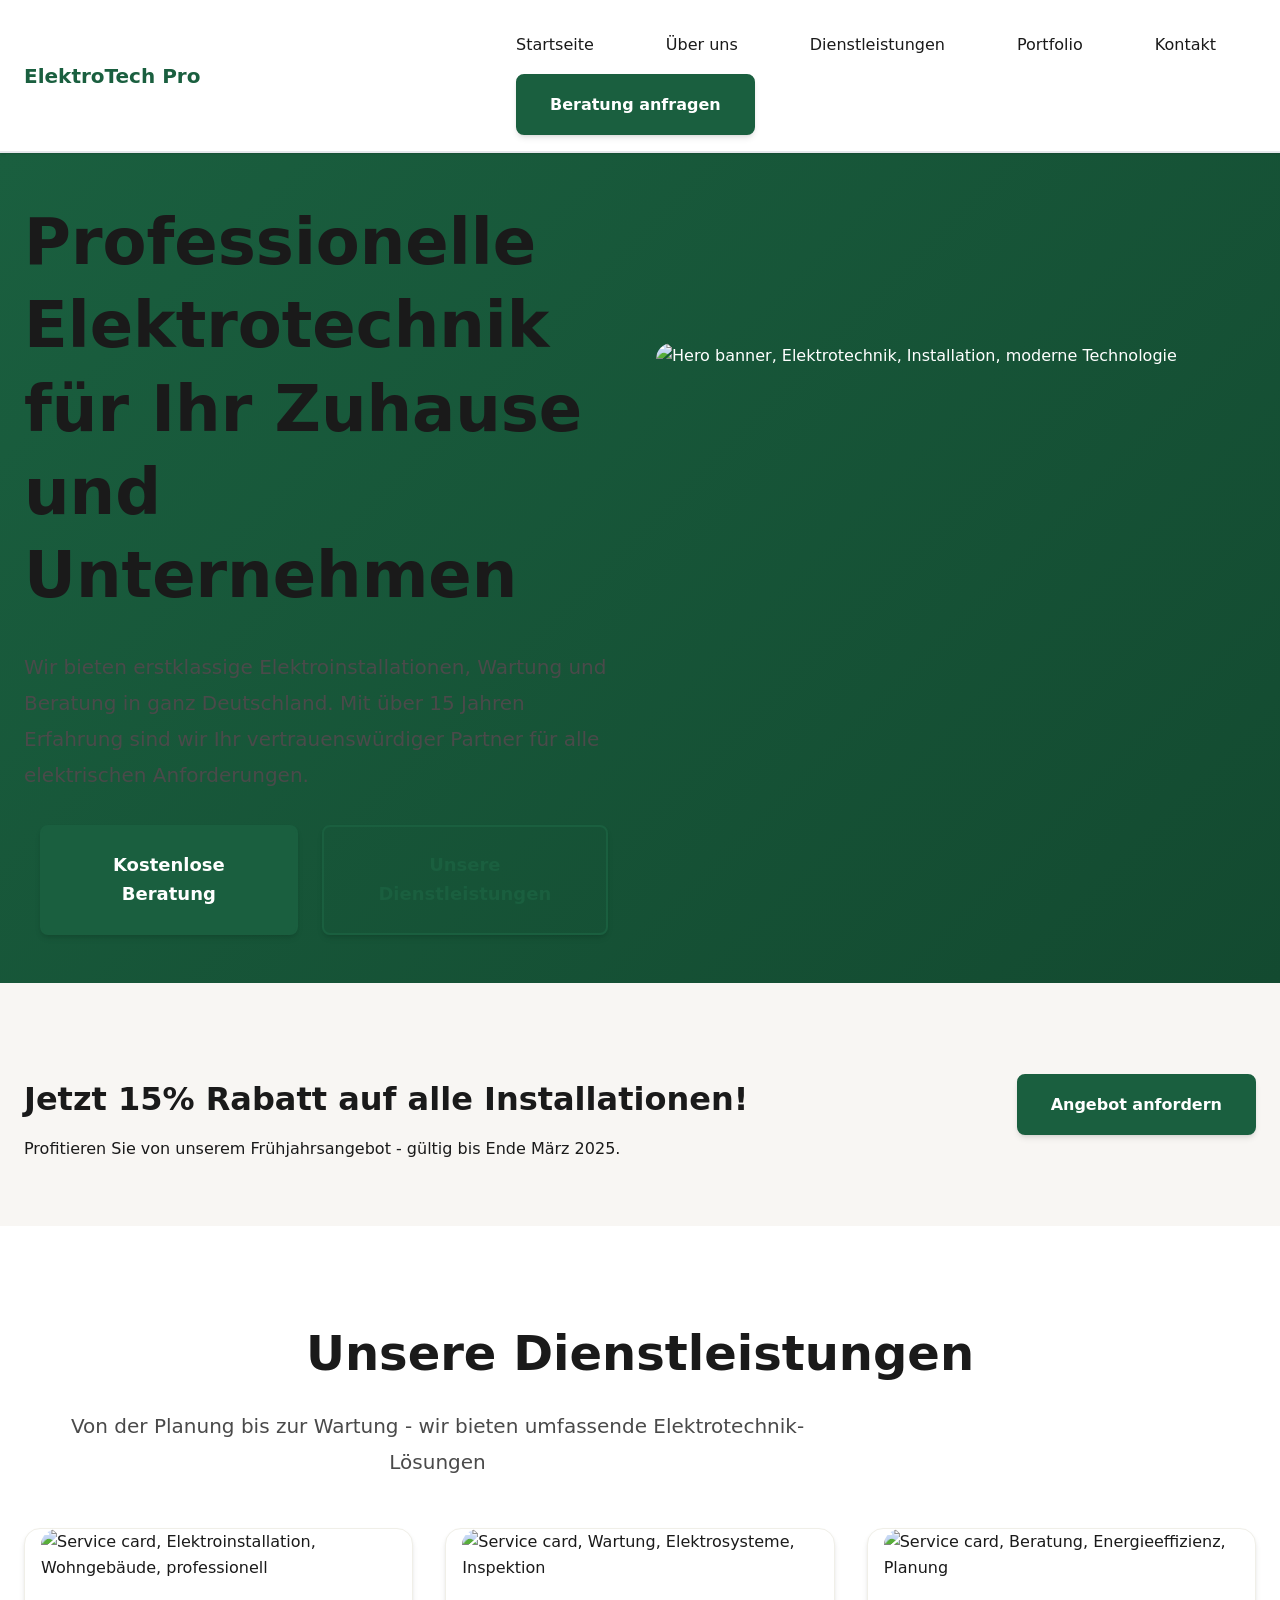
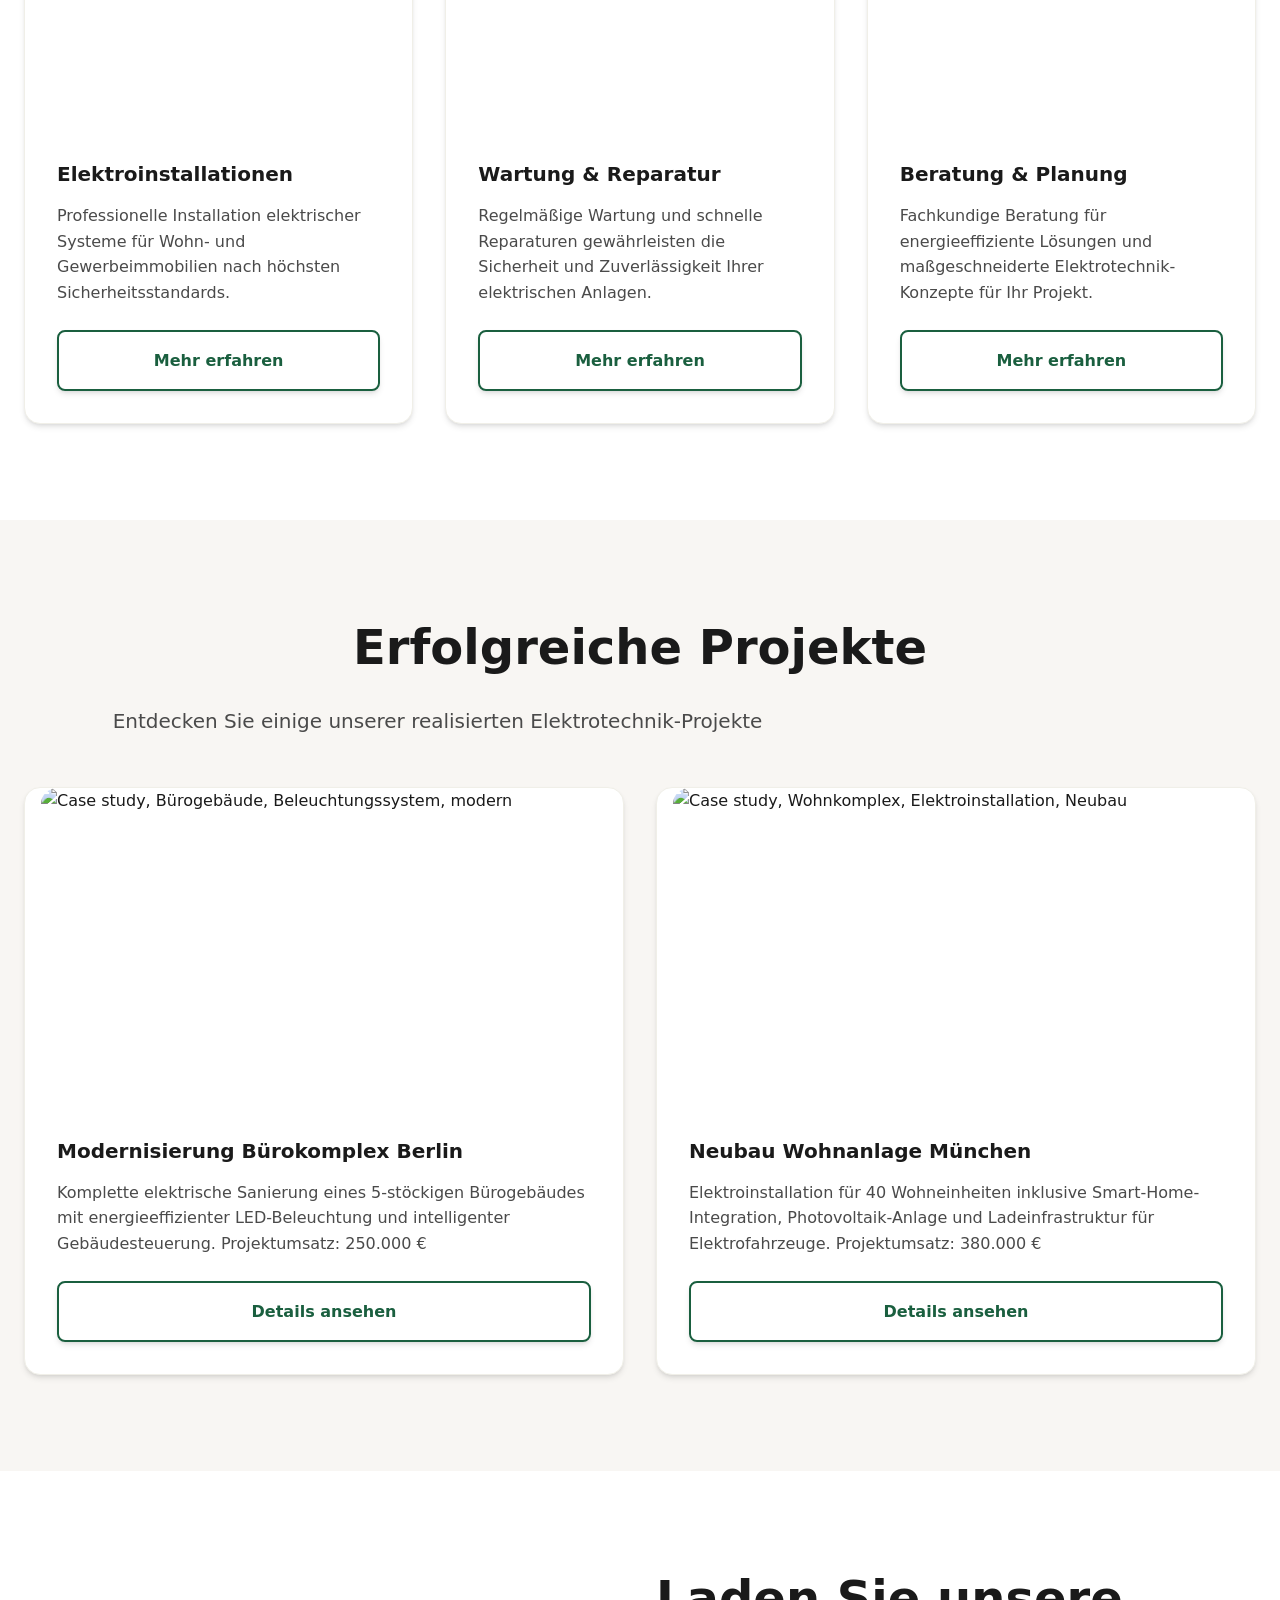
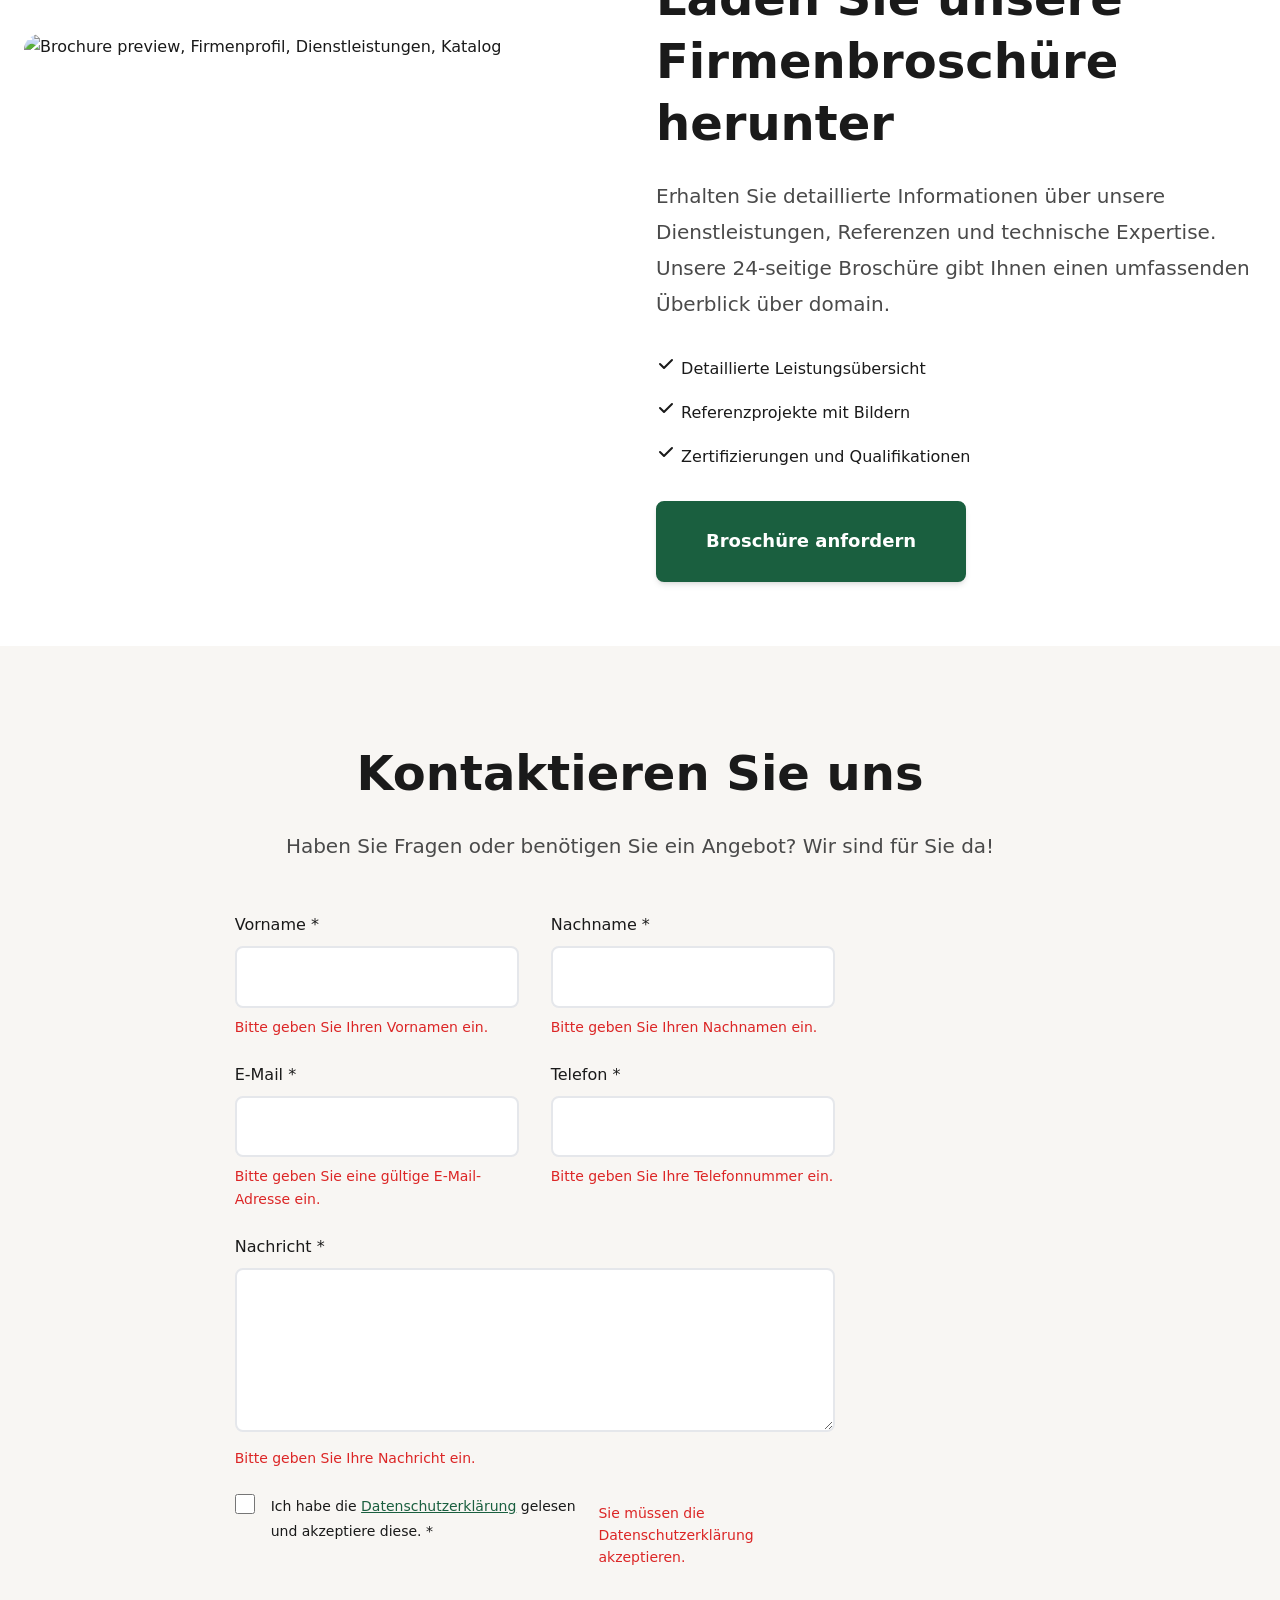
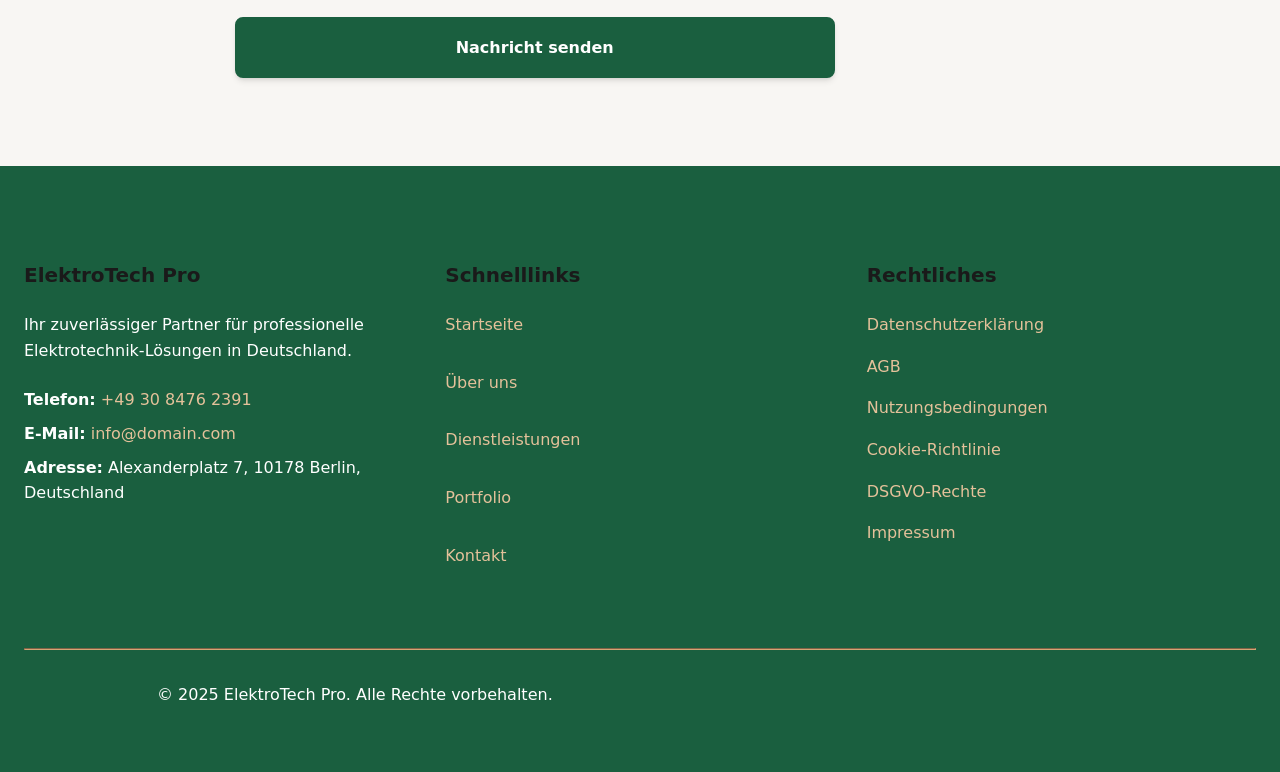
==== index.html @ 6f712a59 "Initial commit: Batch msgbatch_01T79FDRksaGxdWGkGDqS3DC results" ====
<!doctype html>
<html lang="de">
 <head>
  <meta charset="UTF-8">
  <meta name="viewport" content="width=device-width, initial-scale=1.0">
  <meta name="description" content="domain - Ihr zuverlässiger Partner für professionelle Elektrotechnik-Lösungen in Deutschland. Installationen, Wartung und Beratung.">
  <meta name="keywords" content="Elektrotechnik, Elektroinstallation, Deutschland, Wartung, Beratung">
  <meta property="og:title" content="domain - Professionelle Elektrotechnik-Lösungen">
  <meta property="og:description" content="Ihr zuverlässiger Partner für professionelle Elektrotechnik-Lösungen in Deutschland. Installationen, Wartung und Beratung.">
  <meta property="og:type" content="website">
  <meta property="og:url" content="https://domain.com">
  <meta property="og:image" content="https://domain.com/og-image.jpg">
  <link rel="canonical" href="https://domain.com">
  <title>domain - Professionelle Elektrotechnik-Lösungen in Deutschland</title>
  <link rel="stylesheet" href="style.css">
  <link rel="icon" type="image/png" href="/favicon.png">
  <link rel="apple-touch-icon" href="/apple-touch-icon.png">
 </head>
 <body>
  <header class="l-header">
   <nav class="navbar navbar-expand-md sticky-top bg-white border-bottom" aria-label="Hauptnavigation">
    <div class="container-fluid">
     <a class="navbar-brand c-logo" href="/"> <span class="c-logo__text">ElektroTech Pro</span> </a>
     <button class="navbar-toggler c-nav__toggle" type="button" data-bs-toggle="collapse" data-bs-target="#navbarNav" aria-controls="navbarNav" aria-expanded="false" aria-label="Navigation umschalten"><span class="navbar-toggler-icon"></span></button>
     <div class="collapse navbar-collapse" id="navbarNav">
      <ul class="navbar-nav ms-auto c-nav">
       <li class="nav-item c-nav__item"><a class="nav-link" aria-current="page" href="/">Startseite</a></li>
       <li class="nav-item c-nav__item"><a class="nav-link" href="/about.html">Über uns</a></li>
       <li class="nav-item c-nav__item"><a class="nav-link" href="/services.html">Dienstleistungen</a></li>
       <li class="nav-item c-nav__item"><a class="nav-link" href="/portfolio.html">Portfolio</a></li>
       <li class="nav-item c-nav__item"><a class="nav-link" href="/contact.html">Kontakt</a></li>
      </ul>
      <a href="/contact.html" class="btn btn-primary ms-md-3 c-button c-button--primary">Beratung anfragen</a>
     </div>
    </div>
   </nav>
  </header>
  <main>
   <section class="l-section hero-section py-5" data-aos="fade-up">
    <div class="container-fluid">
     <div class="row align-items-center">
      <div class="col-12 col-lg-6">
       <h1 class="display-3 fw-bold mb-4">Professionelle Elektrotechnik für Ihr Zuhause und Unternehmen</h1>
       <p class="lead mb-4">Wir bieten erstklassige Elektroinstallationen, Wartung und Beratung in ganz Deutschland. Mit über 15 Jahren Erfahrung sind wir Ihr vertrauenswürdiger Partner für alle elektrischen Anforderungen.</p>
       <div class="d-flex flex-column flex-sm-row gap-3">
        <a href="/contact.html" class="btn btn-primary btn-lg c-button c-button--primary">Kostenlose Beratung</a> <a href="/services.html" class="btn btn-outline-primary btn-lg c-button c-button--secondary">Unsere Dienstleistungen</a>
       </div>
      </div>
      <div class="col-12 col-lg-6 mt-5 mt-lg-0">
       <div class="ratio ratio-4x3">
        <img src="https://images.unsplash.com/photo-1621905251189-08b45d6a269e?w=800&amp;h=600&amp;fit=crop" alt="Hero banner, Elektrotechnik, Installation, moderne Technologie" class="img-fluid" width="800" height="600" loading="eager" style="object-fit:cover;border-radius:8px;">
       </div>
      </div>
     </div>
    </div>
   </section>
   <section class="l-section promo-banner py-4 py-md-5 bg-light" data-aos="fade-up">
    <div class="container">
     <div class="row align-items-center">
      <div class="col-12 col-md-8">
       <h2 class="h3 mb-2">Jetzt 15% Rabatt auf alle Installationen!</h2>
       <p class="mb-0">Profitieren Sie von unserem Frühjahrsangebot - gültig bis Ende März 2025.</p>
      </div>
      <div class="col-12 col-md-4 text-md-end mt-3 mt-md-0">
       <a href="/contact.html" class="btn btn-primary c-button c-button--primary">Angebot anfordern</a>
      </div>
     </div>
    </div>
   </section>
   <section class="l-section services-overview py-4 py-md-5" id="services" style="scroll-margin-top:var(--header-h);">
    <div class="container">
     <div class="row mb-5" data-aos="fade-up">
      <div class="col-12 text-center">
       <h2 class="display-5 fw-bold mb-3">Unsere Dienstleistungen</h2>
       <p class="lead">Von der Planung bis zur Wartung - wir bieten umfassende Elektrotechnik-Lösungen</p>
      </div>
     </div>
     <div class="row g-4">
      <div class="col-12 col-md-6 col-lg-4" data-aos="fade-up" data-aos-delay="100">
       <div class="card h-100 d-flex flex-column c-card">
        <div class="ratio ratio-16x9">
         <img src="https://images.unsplash.com/photo-1513828583688-c52646db42da?w=400&amp;h=300&amp;fit=crop" alt="Service card, Elektroinstallation, Wohngebäude, professionell" class="card-img-top" width="400" height="300" loading="lazy" style="object-fit:cover;">
        </div>
        <div class="card-body d-flex flex-column">
         <h3 class="card-title h5">Elektroinstallationen</h3>
         <p class="card-text">Professionelle Installation elektrischer Systeme für Wohn- und Gewerbeimmobilien nach höchsten Sicherheitsstandards.</p>
         <a href="/services.html" class="btn btn-outline-primary mt-auto c-button c-button--secondary">Mehr erfahren</a>
        </div>
       </div>
      </div>
      <div class="col-12 col-md-6 col-lg-4" data-aos="fade-up" data-aos-delay="200">
       <div class="card h-100 d-flex flex-column c-card">
        <div class="ratio ratio-16x9">
         <img src="https://images.unsplash.com/photo-1581092160562-40aa08e78837?w=400&amp;h=300&amp;fit=crop" alt="Service card, Wartung, Elektrosysteme, Inspektion" class="card-img-top" width="400" height="300" loading="lazy" style="object-fit:cover;">
        </div>
        <div class="card-body d-flex flex-column">
         <h3 class="card-title h5">Wartung &amp; Reparatur</h3>
         <p class="card-text">Regelmäßige Wartung und schnelle Reparaturen gewährleisten die Sicherheit und Zuverlässigkeit Ihrer elektrischen Anlagen.</p>
         <a href="/services.html" class="btn btn-outline-primary mt-auto c-button c-button--secondary">Mehr erfahren</a>
        </div>
       </div>
      </div>
      <div class="col-12 col-md-6 col-lg-4" data-aos="fade-up" data-aos-delay="300">
       <div class="card h-100 d-flex flex-column c-card">
        <div class="ratio ratio-16x9">
         <img src="https://images.unsplash.com/photo-1454165804606-c3d57bc86b40?w=400&amp;h=300&amp;fit=crop" alt="Service card, Beratung, Energieeffizienz, Planung" class="card-img-top" width="400" height="300" loading="lazy" style="object-fit:cover;">
        </div>
        <div class="card-body d-flex flex-column">
         <h3 class="card-title h5">Beratung &amp; Planung</h3>
         <p class="card-text">Fachkundige Beratung für energieeffiziente Lösungen und maßgeschneiderte Elektrotechnik-Konzepte für Ihr Projekt.</p>
         <a href="/services.html" class="btn btn-outline-primary mt-auto c-button c-button--secondary">Mehr erfahren</a>
        </div>
       </div>
      </div>
     </div>
    </div>
   </section>
   <section class="l-section case-studies py-4 py-md-5 bg-light" id="case-studies" style="scroll-margin-top:var(--header-h);">
    <div class="container">
     <div class="row mb-5" data-aos="fade-up">
      <div class="col-12 text-center">
       <h2 class="display-5 fw-bold mb-3">Erfolgreiche Projekte</h2>
       <p class="lead">Entdecken Sie einige unserer realisierten Elektrotechnik-Projekte</p>
      </div>
     </div>
     <div class="row g-4">
      <div class="col-12 col-lg-6" data-aos="fade-up" data-aos-delay="100">
       <div class="card h-100 d-flex flex-column c-card">
        <div class="ratio ratio-16x9">
         <img src="https://images.unsplash.com/photo-1486406146926-c627a92ad1ab?w=600&amp;h=400&amp;fit=crop" alt="Case study, Bürogebäude, Beleuchtungssystem, modern" class="card-img-top" width="600" height="400" loading="lazy" style="object-fit:cover;">
        </div>
        <div class="card-body d-flex flex-column">
         <h3 class="card-title h5">Modernisierung Bürokomplex Berlin</h3>
         <p class="card-text">Komplette elektrische Sanierung eines 5-stöckigen Bürogebäudes mit energieeffizienter LED-Beleuchtung und intelligenter Gebäudesteuerung. Projektumsatz: 250.000 €</p>
         <a href="/portfolio.html" class="btn btn-outline-primary mt-auto c-button c-button--secondary">Details ansehen</a>
        </div>
       </div>
      </div>
      <div class="col-12 col-lg-6" data-aos="fade-up" data-aos-delay="200">
       <div class="card h-100 d-flex flex-column c-card">
        <div class="ratio ratio-16x9">
         <img src="https://images.unsplash.com/photo-1560518883-ce09059eeffa?w=600&amp;h=400&amp;fit=crop" alt="Case study, Wohnkomplex, Elektroinstallation, Neubau" class="card-img-top" width="600" height="400" loading="lazy" style="object-fit:cover;">
        </div>
        <div class="card-body d-flex flex-column">
         <h3 class="card-title h5">Neubau Wohnanlage München</h3>
         <p class="card-text">Elektroinstallation für 40 Wohneinheiten inklusive Smart-Home-Integration, Photovoltaik-Anlage und Ladeinfrastruktur für Elektrofahrzeuge. Projektumsatz: 380.000 €</p>
         <a href="/portfolio.html" class="btn btn-outline-primary mt-auto c-button c-button--secondary">Details ansehen</a>
        </div>
       </div>
      </div>
     </div>
    </div>
   </section>
   <section class="l-section download-brochure py-4 py-md-5" data-aos="fade-up">
    <div class="container">
     <div class="row align-items-center">
      <div class="col-12 col-lg-6">
       <div class="ratio ratio-4x3">
        <img src="https://images.unsplash.com/photo-1568992687947-868a62a9f521?w=600&amp;h=450&amp;fit=crop" alt="Brochure preview, Firmenprofil, Dienstleistungen, Katalog" class="img-fluid" width="600" height="450" loading="lazy" style="object-fit:cover;border-radius:8px;">
       </div>
      </div>
      <div class="col-12 col-lg-6 mt-4 mt-lg-0">
       <h2 class="display-5 fw-bold mb-3">Laden Sie unsere Firmenbroschüre herunter</h2>
       <p class="lead mb-4">Erhalten Sie detaillierte Informationen über unsere Dienstleistungen, Referenzen und technische Expertise. Unsere 24-seitige Broschüre gibt Ihnen einen umfassenden Überblick über domain.</p>
       <ul class="list-unstyled mb-4">
        <li class="mb-2">
         <svg class="d-inline-block" width="20" height="20" viewBox="0 0 20 20" fill="none" xmlns="http://www.w3.org/2000/svg" aria-hidden="true">
          <path d="M16.707 5.293a1 1 0 010 1.414l-8 8a1 1 0 01-1.414 0l-4-4a1 1 0 111.414-1.414L8 12.586l7.293-7.293a1 1 0 011.414 0z" fill="currentColor" />
         </svg>
         Detaillierte Leistungsübersicht
        </li>
        <li class="mb-2">
         <svg class="d-inline-block" width="20" height="20" viewBox="0 0 20 20" fill="none" xmlns="http://www.w3.org/2000/svg" aria-hidden="true">
          <path d="M16.707 5.293a1 1 0 010 1.414l-8 8a1 1 0 01-1.414 0l-4-4a1 1 0 111.414-1.414L8 12.586l7.293-7.293a1 1 0 011.414 0z" fill="currentColor" />
         </svg>
         Referenzprojekte mit Bildern
        </li>
        <li class="mb-2">
         <svg class="d-inline-block" width="20" height="20" viewBox="0 0 20 20" fill="none" xmlns="http://www.w3.org/2000/svg" aria-hidden="true">
          <path d="M16.707 5.293a1 1 0 010 1.414l-8 8a1 1 0 01-1.414 0l-4-4a1 1 0 111.414-1.414L8 12.586l7.293-7.293a1 1 0 011.414 0z" fill="currentColor" />
         </svg>
         Zertifizierungen und Qualifikationen
        </li>
       </ul>
       <a href="/contact.html" class="btn btn-primary btn-lg c-button c-button--primary">Broschüre anfordern</a>
      </div>
     </div>
    </div>
   </section>
   <section class="l-section contact-form py-4 py-md-5 bg-light" id="contact" style="scroll-margin-top:var(--header-h);">
    <div class="container">
     <div class="row justify-content-center" data-aos="fade-up">
      <div class="col-12 col-lg-8">
       <h2 class="display-5 fw-bold mb-3 text-center">Kontaktieren Sie uns</h2>
       <p class="lead text-center mb-5">Haben Sie Fragen oder benötigen Sie ein Angebot? Wir sind für Sie da!</p>
       <form class="c-form" method="POST" action="/thank_you.html">
        <div class="row g-3">
         <div class="col-12 col-md-6">
          <label for="firstName" class="form-label c-label">Vorname *</label> <input type="text" class="form-control c-input" id="firstName" name="firstName" required aria-required="true">
          <div class="invalid-feedback c-form__error">Bitte geben Sie Ihren Vornamen ein.</div>
         </div>
         <div class="col-12 col-md-6">
          <label for="lastName" class="form-label c-label">Nachname *</label> <input type="text" class="form-control c-input" id="lastName" name="lastName" required aria-required="true">
          <div class="invalid-feedback c-form__error">Bitte geben Sie Ihren Nachnamen ein.</div>
         </div>
         <div class="col-12 col-md-6">
          <label for="email" class="form-label c-label">E-Mail *</label> <input type="email" class="form-control c-input" id="email" name="email" required aria-required="true">
          <div class="invalid-feedback c-form__error">Bitte geben Sie eine gültige E-Mail-Adresse ein.</div>
         </div>
         <div class="col-12 col-md-6">
          <label for="phone" class="form-label c-label">Telefon *</label> <input type="tel" class="form-control c-input" id="phone" name="phone" required aria-required="true">
          <div class="invalid-feedback c-form__error">Bitte geben Sie Ihre Telefonnummer ein.</div>
         </div>
         <div class="col-12">
          <label for="message" class="form-label c-label">Nachricht *</label> <textarea class="form-control c-input" id="message" name="message" rows="5" required aria-required="true"></textarea>
          <div class="invalid-feedback c-form__error">Bitte geben Sie Ihre Nachricht ein.</div>
         </div>
         <div class="col-12">
          <div class="form-check c-checkbox">
           <input class="form-check-input" type="checkbox" id="privacy" name="privacy" required aria-required="true"> <label class="form-check-label" for="privacy"> Ich habe die <a href="/privacy.html" target="_blank">Datenschutzerklärung</a> gelesen und akzeptiere diese. * </label>
           <div class="invalid-feedback c-form__error">Sie müssen die Datenschutzerklärung akzeptieren.</div>
          </div>
         </div>
         <div class="col-12">
          <button type="submit" class="btn btn-primary w-100 c-button c-button--primary">Nachricht senden</button>
         </div>
        </div>
       </form>
      </div>
     </div>
    </div>
   </section>
  </main>
  <footer class="l-footer bg-dark text-white py-4 py-md-5">
   <div class="container">
    <div class="row g-4">
     <div class="col-12 col-md-4">
      <h3 class="h5 mb-3">ElektroTech Pro</h3>
      <p>Ihr zuverlässiger Partner für professionelle Elektrotechnik-Lösungen in Deutschland.</p>
      <p class="mb-1"><strong>Telefon:</strong> <a href="tel:+493084762391" class="text-white text-decoration-none">+49 30 8476 2391</a></p>
      <p class="mb-1"><strong>E-Mail:</strong> <a href="mailto:info@domain.com" class="text-white text-decoration-none">info@domain.com</a></p>
      <p class="mb-0"><strong>Adresse:</strong> Alexanderplatz 7, 10178 Berlin, Deutschland</p>
     </div>
     <div class="col-12 col-md-4">
      <h3 class="h5 mb-3">Schnelllinks</h3>
      <ul class="list-unstyled c-footer-links">
       <li class="mb-2"><a href="/" class="text-white text-decoration-none">Startseite</a></li>
       <li class="mb-2"><a href="/about.html" class="text-white text-decoration-none">Über uns</a></li>
       <li class="mb-2"><a href="/services.html" class="text-white text-decoration-none">Dienstleistungen</a></li>
       <li class="mb-2"><a href="/portfolio.html" class="text-white text-decoration-none">Portfolio</a></li>
       <li class="mb-2"><a href="/contact.html" class="text-white text-decoration-none">Kontakt</a></li>
      </ul>
     </div>
     <div class="col-12 col-md-4">
      <h3 class="h5 mb-3">Rechtliches</h3>
      <ul class="list-unstyled">
       <li class="mb-2"><a href="/privacy.html" class="text-white text-decoration-none">Datenschutzerklärung</a></li>
       <li class="mb-2"><a href="/terms_and_conditions.html" class="text-white text-decoration-none">AGB</a></li>
       <li class="mb-2"><a href="/terms_of_services.html" class="text-white text-decoration-none">Nutzungsbedingungen</a></li>
       <li class="mb-2"><a href="/cookie_policy.html" class="text-white text-decoration-none">Cookie-Richtlinie</a></li>
       <li class="mb-2"><a href="/gdpr-rights.html" class="text-white text-decoration-none">DSGVO-Rechte</a></li>
       <li class="mb-2"><a href="/impressum.html" class="text-white text-decoration-none">Impressum</a></li>
      </ul>
     </div>
    </div>
    <hr class="my-4 border-secondary">
    <div class="row">
     <div class="col-12 text-center">
      <p class="mb-0">© 2025 ElektroTech Pro. Alle Rechte vorbehalten.</p>
     </div>
    </div>
   </div>
  </footer>
  <script src="script.js" defer></script>
 </body>
</html>
---- style.css ----
:root {
  --color-primary: #1a5f3f;
  --color-primary-dark: #134a30;
  --color-primary-light: #237a52;
  --color-secondary: #d4a574;
  --color-secondary-dark: #b88d5f;
  --color-secondary-light: #e4c19a;
  --color-accent: #d4a574;
  --color-text: #1a1a1a;
  --color-text-light: #4a4a4a;
  --color-text-muted: #6a6a6a;
  --color-bg: #ffffff;
  --color-bg-alt: #f8f6f3;
  --color-bg-dark: #1a5f3f;
  --color-border: #e5e7eb;
  --color-border-light: #f0efe8;
  --color-error: #dc2626;
  --color-success: #16a34a;
  --color-focus: #d4a574;
  --font-primary: 'Inter', 'Segoe UI', system-ui, -apple-system, sans-serif;
  --font-secondary: 'Inter', 'Segoe UI', system-ui, -apple-system, sans-serif;
  --font-size-base: 16px;
  --font-size-sm: 0.875rem;
  --font-size-lg: 1.125rem;
  --font-size-xl: 1.25rem;
  --font-size-2xl: 1.5rem;
  --font-size-3xl: 1.875rem;
  --font-size-4xl: 2.25rem;
  --font-size-5xl: 3rem;
  --line-height-base: 1.6;
  --line-height-tight: 1.3;
  --line-height-relaxed: 1.8;
  --font-weight-normal: 400;
  --font-weight-medium: 500;
  --font-weight-semibold: 600;
  --font-weight-bold: 700;
  --space-xs: 0.5rem;
  --space-sm: 1rem;
  --space-md: 1.5rem;
  --space-lg: 2rem;
  --space-xl: 3rem;
  --space-2xl: 4rem;
  --space-3xl: 6rem;
  --bp-sm: 640px;
  --bp-md: 1024px;
  --bp-lg: 1280px;
  --header-h: 80px;
  --logo-w: 180px;
  --logo-h: 50px;
  --z-nav: 1000;
  --z-modal: 1001;
  --z-dropdown: 100;
  --border-radius-sm: 0.25rem;
  --border-radius-md: 0.5rem;
  --border-radius-lg: 1rem;
  --border-radius-xl: 1.5rem;
  --shadow-sm: 0 1px 3px 0 rgba(0, 0, 0, 0.1), 0 1px 2px -1px rgba(0, 0, 0, 0.1);
  --shadow-md: 0 4px 6px -1px rgba(0, 0, 0, 0.1), 0 2px 4px -2px rgba(0, 0, 0, 0.1);
  --shadow-lg: 0 10px 15px -3px rgba(0, 0, 0, 0.1), 0 4px 6px -4px rgba(0, 0, 0, 0.1);
  --shadow-xl: 0 20px 25px -5px rgba(0, 0, 0, 0.1), 0 8px 10px -6px rgba(0, 0, 0, 0.1);
  --shadow-glow: 0 0 20px rgba(212, 165, 116, 0.3);
  --duration-fast: 150ms;
  --duration-base: 250ms;
  --duration-slow: 350ms;
  --ease-base: cubic-bezier(0.4, 0, 0.2, 1);
  --ease-in: cubic-bezier(0.4, 0, 1, 1);
  --ease-out: cubic-bezier(0, 0, 0.2, 1);
  --transition-base: all var(--duration-base) var(--ease-base);
  --transition-fast: all var(--duration-fast) var(--ease-base);
  --transition-slow: all var(--duration-slow) var(--ease-base);
}

*,
*::before,
*::after {
  box-sizing: border-box;
  margin: 0;
  padding: 0;
}

html {
  font-size: var(--font-size-base);
  scroll-behavior: smooth;
  max-width: 100%;
  overflow-x: hidden;
}

@media (prefers-reduced-motion: reduce) {
  html {
    scroll-behavior: auto;
  }
  * {
    animation-duration: 0.01ms !important;
    animation-iteration-count: 1 !important;
    transition-duration: 0.01ms !important;
  }
}

body {
  font-family: var(--font-primary);
  font-size: 1rem;
  line-height: var(--line-height-base);
  color: var(--color-text);
  background-color: var(--color-bg);
  max-width: 100%;
  overflow-x: hidden;
  -webkit-font-smoothing: antialiased;
  -moz-osx-font-smoothing: grayscale;
}

@media (max-width: 1023px) {
  body.u-no-scroll {
    overflow: hidden;
    position: fixed;
    width: 100%;
  }
}

img,
svg,
video,
picture,
iframe {
  max-width: 100%;
  height: auto;
  display: block;
}

img {
  object-fit: cover;
}

a {
  color: var(--color-primary);
  text-decoration: none;
  transition: var(--transition-fast);
}

a:hover {
  color: var(--color-primary-dark);
}

a:focus {
  outline: 2px solid var(--color-focus);
  outline-offset: 2px;
}

button {
  font-family: inherit;
  cursor: pointer;
  border: none;
  background: none;
}

ul,
ol {
  list-style: none;
}

input,
textarea,
select,
button {
  font: inherit;
}

h1,
h2,
h3,
h4,
h5,
h6 {
  font-family: var(--font-secondary);
  font-weight: var(--font-weight-bold);
  line-height: var(--line-height-tight);
  color: var(--color-text);
  margin-top: var(--space-lg);
  margin-bottom: var(--space-md);
}

h1 {
  font-size: clamp(2.25rem, 5vw, 3.5rem);
  margin-top: 0;
}

h2 {
  font-size: clamp(1.875rem, 4vw, 2.5rem);
}

h3 {
  font-size: clamp(1.5rem, 3vw, 2rem);
}

h4 {
  font-size: clamp(1.25rem, 2.5vw, 1.5rem);
}

h5 {
  font-size: clamp(1.125rem, 2vw, 1.25rem);
}

h6 {
  font-size: 1rem;
}

p {
  max-width: 65ch;
  margin-bottom: var(--space-md);
}

p:last-child {
  margin-bottom: 0;
}

.l-container,
.container,
.container-fluid {
  max-width: 1280px;
  margin-left: auto;
  margin-right: auto;
  padding-left: var(--space-md);
  padding-right: var(--space-md);
  width: 100%;
}

@media (max-width: 1023px) {
  .l-container,
  .container,
  .container-fluid {
    padding-left: var(--space-sm);
    padding-right: var(--space-sm);
  }
}

.l-section {
  padding-top: var(--space-3xl);
  padding-bottom: var(--space-3xl);
  scroll-margin-top: var(--header-h);
}

@media (max-width: 1023px) {
  .l-section {
    padding-top: var(--space-2xl);
    padding-bottom: var(--space-2xl);
  }
}

@media (max-width: 639px) {
  .l-section {
    padding-top: var(--space-xl);
    padding-bottom: var(--space-xl);
  }
}

.l-grid {
  display: grid;
  gap: var(--space-lg);
  grid-template-columns: repeat(auto-fit, minmax(300px, 1fr));
}

@media (max-width: 639px) {
  .l-grid {
    grid-template-columns: 1fr;
    gap: var(--space-md);
  }
}

.l-header {
  position: sticky;
  top: 0;
  z-index: var(--z-nav);
  background-color: var(--color-bg);
  border-bottom: 1px solid var(--color-border);
  box-shadow: var(--shadow-sm);
  transition: var(--transition-base);
}

@media (max-width: 1023px) {
  .l-header {
    position: fixed;
    width: 100%;
    left: 0;
    right: 0;
  }
}

.l-header__inner {
  display: flex;
  align-items: center;
  justify-content: space-between;
  height: var(--header-h);
  gap: var(--space-md);
}

.navbar {
  background-color: var(--color-bg);
  padding: 0;
}

.navbar.sticky-top {
  position: sticky;
  top: 0;
  z-index: var(--z-nav);
}

.navbar .container-fluid {
  display: flex;
  align-items: center;
  justify-content: space-between;
  min-height: var(--header-h);
  padding: var(--space-sm) var(--space-md);
}

@media (max-width: 1023px) {
  .navbar .container-fluid {
    padding: var(--space-sm);
  }
}

.c-logo,
.navbar-brand {
  display: flex;
  align-items: center;
  flex-shrink: 0;
  padding: 0;
  margin: 0;
  transition: var(--transition-fast);
}

.c-logo:hover,
.navbar-brand:hover {
  transform: scale(1.02);
}

.c-logo__img {
  max-width: var(--logo-w);
  max-height: var(--logo-h);
  width: auto;
  height: auto;
  object-fit: contain;
}

.c-logo__text {
  font-size: var(--font-size-xl);
  font-weight: var(--font-weight-bold);
  color: var(--color-primary);
  white-space: nowrap;
}

.c-nav,
.navbar-nav {
  display: flex;
  align-items: center;
  gap: var(--space-md);
  margin: 0;
  padding: 0;
  list-style: none;
}

@media (min-width: 1024px) {
  .navbar-nav {
    flex-direction: row;
  }
}

@media (max-width: 1023px) {
  .c-nav,
  .navbar-collapse {
    position: fixed;
    top: var(--header-h);
    left: 0;
    right: 0;
    bottom: 0;
    background-color: var(--color-bg);
    flex-direction: column;
    align-items: stretch;
    padding: var(--space-lg);
    overflow-y: auto;
    transform: translateX(100%);
    transition: transform var(--duration-base) var(--ease-base);
    box-shadow: var(--shadow-xl);
  }

  .c-nav.is-open,
  .navbar-collapse.show {
    transform: translateX(0);
  }

  .navbar-nav {
    flex-direction: column;
    width: 100%;
    gap: 0;
  }
}

.c-nav__item,
.nav-item {
  position: relative;
}

@media (max-width: 1023px) {
  .c-nav__item,
  .nav-item {
    width: 100%;
    border-bottom: 1px solid var(--color-border-light);
  }
}

.c-nav__link,
.nav-link {
  display: block;
  padding: var(--space-sm) var(--space-md);
  font-weight: var(--font-weight-medium);
  color: var(--color-text);
  transition: var(--transition-fast);
  position: relative;
  border-radius: var(--border-radius-sm);
}

@media (max-width: 1023px) {
  .c-nav__link,
  .nav-link {
    padding: var(--space-md);
    width: 100%;
  }
}

.c-nav__link:hover,
.c-nav__link:focus,
.nav-link:hover,
.nav-link:focus {
  color: var(--color-primary);
  background-color: rgba(212, 165, 116, 0.1);
}

.c-nav__link[aria-current='page'],
.nav-link.active,
.c-nav__link.active {
  color: var(--color-primary);
  font-weight: var(--font-weight-bold);
  background-color: rgba(212, 165, 116, 0.15);
}

@media (min-width: 1024px) {
  .c-nav__link[aria-current='page']::after,
  .nav-link.active::after,
  .c-nav__link.active::after {
    content: '';
    position: absolute;
    bottom: 0;
    left: var(--space-md);
    right: var(--space-md);
    height: 2px;
    background-color: var(--color-primary);
  }
}

.c-nav__toggle,
.navbar-toggler {
  display: none;
  padding: var(--space-xs);
  background: var(--color-bg);
  border: 2px solid var(--color-border);
  cursor: pointer;
  color: var(--color-text);
  transition: var(--transition-fast);
  border-radius: var(--border-radius-md);
  width: 48px;
  height: 48px;
  align-items: center;
  justify-content: center;
}

@media (max-width: 1023px) {
  .c-nav__toggle,
  .navbar-toggler {
    display: flex;
  }
}

.c-nav__toggle:hover,
.c-nav__toggle:focus,
.navbar-toggler:hover,
.navbar-toggler:focus {
  color: var(--color-primary);
  background-color: rgba(212, 165, 116, 0.1);
  border-color: var(--color-primary);
  outline: 2px solid var(--color-focus);
  outline-offset: 2px;
}

.navbar-toggler-icon {
  width: 24px;
  height: 24px;
  display: flex;
  flex-direction: column;
  justify-content: center;
  gap: 4px;
  position: relative;
}

.navbar-toggler-icon::before,
.navbar-toggler-icon::after {
  content: '';
  display: block;
  width: 100%;
  height: 2px;
  background-color: currentColor;
  transition: var(--transition-fast);
  transform-origin: center;
}

.navbar-toggler-icon::before {
  transform: translateY(-6px);
}

.navbar-toggler-icon::after {
  transform: translateY(6px);
}

.navbar-toggler[aria-expanded='true'] .navbar-toggler-icon::before {
  transform: translateY(0) rotate(45deg);
}

.navbar-toggler[aria-expanded='true'] .navbar-toggler-icon::after {
  transform: translateY(-2px) rotate(-45deg);
}

.c-button,
.btn {
  display: inline-flex;
  align-items: center;
  justify-content: center;
  padding: var(--space-sm) var(--space-lg);
  font-weight: var(--font-weight-semibold);
  text-align: center;
  border-radius: var(--border-radius-md);
  transition: var(--transition-base);
  cursor: pointer;
  border: 2px solid transparent;
  text-decoration: none;
  gap: var(--space-xs);
  min-height: 48px;
  font-size: var(--font-size-base);
}

@media (max-width: 639px) {
  .c-button,
  .btn {
    padding: var(--space-md) var(--space-lg);
    width: 100%;
  }
}

.c-button--primary,
.btn-primary {
  background-color: var(--color-primary);
  color: var(--color-bg);
  border-color: var(--color-primary);
  box-shadow: var(--shadow-md);
}

.c-button--primary:hover,
.c-button--primary:focus,
.btn-primary:hover,
.btn-primary:focus {
  background-color: var(--color-primary-dark);
  border-color: var(--color-primary-dark);
  color: var(--color-bg);
  transform: translateY(-2px);
  box-shadow: var(--shadow-lg);
}

.c-button--secondary,
.btn-secondary {
  background-color: var(--color-secondary);
  color: var(--color-text);
  border-color: var(--color-secondary);
  box-shadow: var(--shadow-md);
}

.c-button--secondary:hover,
.c-button--secondary:focus,
.btn-secondary:hover,
.btn-secondary:focus {
  background-color: var(--color-secondary-dark);
  border-color: var(--color-secondary-dark);
  color: var(--color-text);
  transform: translateY(-2px);
  box-shadow: var(--shadow-lg);
}

.c-button--outline,
.btn-outline-primary {
  background-color: transparent;
  color: var(--color-primary);
  border: 2px solid var(--color-primary);
}

.c-button--outline:hover,
.c-button--outline:focus,
.btn-outline-primary:hover,
.btn-outline-primary:focus {
  background-color: var(--color-primary);
  color: var(--color-bg);
  border-color: var(--color-primary);
}

.c-button--large,
.btn-lg {
  padding: var(--space-md) var(--space-xl);
  font-size: var(--font-size-lg);
  min-height: 56px;
}

.c-button:focus,
.btn:focus {
  outline: 2px solid var(--color-focus);
  outline-offset: 2px;
}

.c-card,
.card {
  background-color: var(--color-bg);
  border-radius: var(--border-radius-lg);
  box-shadow: var(--shadow-md);
  overflow: hidden;
  transition: var(--transition-base);
  display: flex;
  flex-direction: column;
  height: 100%;
  border: 1px solid var(--color-border-light);
}

.c-card:hover,
.card:hover {
  box-shadow: var(--shadow-xl);
  transform: translateY(-4px);
}

.c-card__media {
  position: relative;
  width: 100%;
  overflow: hidden;
}

.c-card__media img,
.card-img-top {
  width: 100%;
  height: 100%;
  object-fit: cover;
  transition: var(--transition-slow);
}

.c-card:hover .c-card__media img,
.card:hover .card-img-top {
  transform: scale(1.05);
}

.c-card__content,
.card-body {
  padding: var(--space-lg);
  flex-grow: 1;
  display: flex;
  flex-direction: column;
}

.c-card__title,
.card-title {
  font-size: var(--font-size-xl);
  margin-top: 0;
  margin-bottom: var(--space-sm);
  color: var(--color-text);
}

.c-card__text,
.card-text {
  color: var(--color-text-light);
  margin-bottom: var(--space-md);
  flex-grow: 1;
}

.c-card__footer {
  margin-top: auto;
  padding-top: var(--space-md);
}

.c-card__badge {
  display: inline-block;
  padding: var(--space-xs) var(--space-sm);
  background-color: var(--color-primary);
  color: var(--color-bg);
  border-radius: var(--border-radius-sm);
  font-size: var(--font-size-sm);
  font-weight: var(--font-weight-semibold);
  text-transform: uppercase;
  letter-spacing: 0.05em;
}

.c-card__meta {
  display: flex;
  gap: var(--space-md);
  font-size: var(--font-size-sm);
  color: var(--color-text-muted);
  margin-top: var(--space-sm);
}

.c-card__year,
.c-card__location {
  display: flex;
  align-items: center;
  gap: var(--space-xs);
}

.c-form {
  max-width: 600px;
  width: 100%;
}

.c-form__group {
  margin-bottom: var(--space-lg);
}

.c-label,
.form-label {
  display: block;
  margin-bottom: var(--space-xs);
  font-weight: var(--font-weight-medium);
  color: var(--color-text);
  font-size: var(--font-size-base);
}

.c-label--required::after {
  content: ' *';
  color: var(--color-error);
}

.c-input,
.c-textarea,
.c-select,
.form-control {
  width: 100%;
  padding: var(--space-sm) var(--space-md);
  border: 2px solid var(--color-border);
  border-radius: var(--border-radius-md);
  background-color: var(--color-bg);
  color: var(--color-text);
  transition: var(--transition-fast);
  font-size: 1rem;
  min-height: 48px;
}

.c-input:hover,
.c-textarea:hover,
.c-select:hover,
.form-control:hover {
  border-color: var(--color-primary-light);
}

.c-input:focus,
.c-textarea:focus,
.c-select:focus,
.form-control:focus {
  outline: none;
  border-color: var(--color-primary);
  box-shadow: 0 0 0 3px rgba(26, 95, 63, 0.1);
}

.c-input.has-error,
.c-textarea.has-error,
.c-select.has-error,
.form-control.is-invalid {
  border-color: var(--color-error);
}

.c-input.has-error:focus,
.c-textarea.has-error:focus,
.c-select.has-error:focus,
.form-control.is-invalid:focus {
  box-shadow: 0 0 0 3px rgba(220, 38, 38, 0.1);
}

.c-textarea,
textarea.form-control {
  min-height: 120px;
  resize: vertical;
}

.c-form__error,
.invalid-feedback {
  display: block;
  margin-top: var(--space-xs);
  color: var(--color-error);
  font-size: var(--font-size-sm);
  font-weight: var(--font-weight-medium);
}

.c-checkbox-wrapper,
.c-checkbox,
.form-check {
  display: flex;
  align-items: flex-start;
  gap: var(--space-sm);
  margin-bottom: var(--space-md);
}

.c-checkbox input,
.form-check-input {
  width: 20px;
  height: 20px;
  min-width: 20px;
  cursor: pointer;
  accent-color: var(--color-primary);
  border: 2px solid var(--color-border);
  border-radius: var(--border-radius-sm);
}

.c-checkbox input:focus,
.form-check-input:focus {
  outline: 2px solid var(--color-focus);
  outline-offset: 2px;
  box-shadow: 0 0 0 3px rgba(26, 95, 63, 0.1);
}

.c-checkbox-label,
.form-check-label {
  cursor: pointer;
  font-size: var(--font-size-sm);
  line-height: var(--line-height-relaxed);
  color: var(--color-text);
}

.c-checkbox-label a,
.form-check-label a {
  text-decoration: underline;
  color: var(--color-primary);
}

.c-form__submit {
  width: 100%;
  margin-top: var(--space-md);
}

@media (max-width: 639px) {
  .c-form__submit {
    padding: var(--space-md);
    font-size: var(--font-size-lg);
  }
}

.row {
  display: flex;
  flex-wrap: wrap;
  margin-left: calc(-1 * var(--space-sm));
  margin-right: calc(-1 * var(--space-sm));
}

.row.g-3 > *,
.row.g-4 > *,
.row.g-5 > * {
  padding-left: var(--space-sm);
  padding-right: var(--space-sm);
  margin-bottom: var(--space-md);
}

@media (min-width: 640px) {
  .row.g-4 > * {
    margin-bottom: var(--space-lg);
  }
  .row.g-5 > * {
    margin-bottom: var(--space-xl);
  }
}

[class*='col'] {
  min-width: 0;
  padding-left: var(--space-sm);
  padding-right: var(--space-sm);
}

.col-12 {
  width: 100%;
}

@media (min-width: 768px) {
  .col-md-4 {
    width: 33.333%;
  }
  .col-md-6 {
    width: 50%;
  }
  .col-md-8 {
    width: 66.666%;
  }
  .col-md-10 {
    width: 83.333%;
  }
}

@media (min-width: 1024px) {
  .col-lg-3 {
    width: 25%;
  }
  .col-lg-4 {
    width: 33.333%;
  }
  .col-lg-5 {
    width: 41.666%;
  }
  .col-lg-6 {
    width: 50%;
  }
  .col-lg-7 {
    width: 58.333%;
  }
  .col-lg-8 {
    width: 66.666%;
  }
  .col-lg-10 {
    width: 83.333%;
  }
}

@media (min-width: 1280px) {
  .col-xl-9 {
    width: 75%;
  }
}

.l-footer {
  background-color: var(--color-bg-dark);
  color: var(--color-bg-alt);
  padding-top: var(--space-2xl);
  padding-bottom: var(--space-lg);
}

.l-footer a {
  color: var(--color-secondary-light);
}

.l-footer a:hover,
.l-footer a:focus {
  color: var(--color-secondary);
}

.l-footer__grid {
  display: grid;
  grid-template-columns: repeat(auto-fit, minmax(250px, 1fr));
  gap: var(--space-xl);
  margin-bottom: var(--space-xl);
}

@media (max-width: 639px) {
  .l-footer__grid {
    grid-template-columns: 1fr;
    gap: var(--space-lg);
  }
}

.l-footer__section {
  display: flex;
  flex-direction: column;
  gap: var(--space-md);
}

.l-footer__title {
  font-size: var(--font-size-lg);
  font-weight: var(--font-weight-bold);
  color: var(--color-secondary);
  margin-top: 0;
  margin-bottom: var(--space-sm);
}

.c-footer-links {
  display: flex;
  flex-direction: column;
  gap: var(--space-sm);
}

.c-footer-links__item {
  line-height: 1.8;
}

.c-footer-links__link {
  display: inline-block;
  transition: var(--transition-fast);
  padding: var(--space-xs) 0;
}

.c-footer-links__link:hover,
.c-footer-links__link:focus {
  transform: translateX(4px);
}

.l-footer__bottom {
  border-top: 1px solid rgba(212, 165, 116, 0.2);
  padding-top: var(--space-lg);
  margin-top: var(--space-xl);
  text-align: center;
}

.l-footer__copyright {
  font-size: var(--font-size-sm);
  color: var(--color-secondary-light);
}

.hero-section,
.c-hero {
  position: relative;
  min-height: calc(100vh - var(--header-h));
  display: flex;
  align-items: center;
  background: linear-gradient(135deg, var(--color-bg-dark) 0%, var(--color-primary-dark) 100%);
  color: var(--color-bg);
  overflow: hidden;
  padding: var(--space-2xl) 0;
}

@media (max-width: 1023px) {
  .hero-section,
  .c-hero {
    min-height: 600px;
    padding: var(--space-xl) 0;
  }
}

@media (max-width: 639px) {
  .hero-section,
  .c-hero {
    min-height: 500px;
  }
}

.c-hero::before {
  content: '';
  position: absolute;
  inset: 0;
  background-image: radial-gradient(circle at 30% 50%, rgba(212, 165, 116, 0.15) 0%, transparent 50%);
  pointer-events: none;
}

.c-hero__content {
  position: relative;
  z-index: 1;
  max-width: 800px;
}

.c-hero__title {
  color: var(--color-bg);
  margin-bottom: var(--space-lg);
  text-shadow: 0 2px 10px rgba(0, 0, 0, 0.2);
}

.c-hero__text {
  font-size: var(--font-size-xl);
  line-height: var(--line-height-relaxed);
  margin-bottom: var(--space-xl);
  color: var(--color-secondary-light);
  max-width: 60ch;
}

.c-hero__cta {
  display: flex;
  gap: var(--space-md);
  flex-wrap: wrap;
}

@media (max-width: 639px) {
  .c-hero__cta {
    flex-direction: column;
  }
}

.promo-banner {
  background-color: var(--color-bg-alt);
  padding: var(--space-lg) 0;
}

.services-overview,
.case-studies,
.download-brochure {
  padding: var(--space-2xl) 0;
}

@media (max-width: 1023px) {
  .services-overview,
  .case-studies,
  .download-brochure {
    padding: var(--space-xl) 0;
  }
}

.ratio {
  position: relative;
  overflow: hidden;
  border-radius: var(--border-radius-lg);
}

.ratio::before {
  content: '';
  display: block;
  padding-top: var(--bs-aspect-ratio, 100%);
}

.ratio > * {
  position: absolute;
  top: 0;
  left: 0;
  width: 100%;
  height: 100%;
  object-fit: cover;
}

.ratio-1x1::before {
  padding-top: 100%;
}

.ratio-4x3::before {
  padding-top: 75%;
}

.ratio-16x9::before {
  padding-top: 56.25%;
}

.breadcrumb {
  display: flex;
  flex-wrap: wrap;
  gap: var(--space-xs);
  align-items: center;
  list-style: none;
  padding: var(--space-md) 0;
  margin: 0;
}

.breadcrumb-item {
  display: flex;
  align-items: center;
  gap: var(--space-xs);
  font-size: var(--font-size-sm);
}

.breadcrumb-item:not(:last-child)::after {
  content: '/';
  color: var(--color-text-muted);
  margin-left: var(--space-xs);
}

.breadcrumb-item a {
  color: var(--color-primary);
  transition: var(--transition-fast);
}

.breadcrumb-item a:hover,
.breadcrumb-item a:focus {
  color: var(--color-primary-dark);
  text-decoration: underline;
}

.breadcrumb-item.active {
  color: var(--color-text-muted);
}

.c-section__title,
.c-section-header__title {
  text-align: center;
  color: var(--color-text);
  margin-bottom: var(--space-md);
}

.c-section__subtitle,
.c-section-header__text {
  text-align: center;
  color: var(--color-text-light);
  font-size: var(--font-size-lg);
  margin-bottom: var(--space-lg);
  max-width: 60ch;
  margin-left: auto;
  margin-right: auto;
}

.c-portfolio-filter {
  padding: var(--space-xl) 0;
}

.c-filter-buttons {
  display: flex;
  flex-wrap: wrap;
  gap: var(--space-sm);
  justify-content: center;
  padding: var(--space-md) 0;
}

.c-filter-btn {
  padding: var(--space-sm) var(--space-lg);
  background-color: var(--color-bg);
  color: var(--color-text);
  border: 2px solid var(--color-border);
  border-radius: var(--border-radius-md);
  font-weight: var(--font-weight-medium);
  cursor: pointer;
  transition: var(--transition-fast);
  min-height: 44px;
}

.c-filter-btn:hover,
.c-filter-btn:focus {
  background-color: var(--color-bg-alt);
  border-color: var(--color-primary);
  color: var(--color-primary);
}

.c-filter-btn.is-active {
  background-color: var(--color-primary);
  color: var(--color-bg);
  border-color: var(--color-primary);
}

.c-portfolio-item {
  transition: var(--transition-base);
}

.c-video-card {
  background-color: var(--color-bg);
  border-radius: var(--border-radius-lg);
  overflow: hidden;
  box-shadow: var(--shadow-md);
  transition: var(--transition-base);
}

.c-video-card:hover {
  box-shadow: var(--shadow-xl);
  transform: translateY(-4px);
}

.c-video-card__content {
  padding: var(--space-lg);
}

.c-case-study__content {
  padding: var(--space-lg);
}

.c-case-study__challenge,
.c-case-study__solution {
  margin-bottom: var(--space-md);
  color: var(--color-text-light);
}

.c-case-study__results {
  list-style: disc;
  margin-left: var(--space-lg);
  margin-bottom: var(--space-md);
  color: var(--color-text-light);
}

.c-brochure-features {
  list-style: none;
  margin: var(--space-lg) 0;
}

.c-brochure-features li {
  padding: var(--space-sm) 0;
  display: flex;
  align-items: center;
  gap: var(--space-sm);
}

.c-brochure-features li::before {
  content: '✓';
  color: var(--color-primary);
  font-weight: var(--font-weight-bold);
  font-size: var(--font-size-xl);
}

.c-cta {
  background: linear-gradient(135deg, var(--color-primary) 0%, var(--color-primary-dark) 100%);
  color: var(--color-bg);
  text-align: center;
  padding: var(--space-3xl) 0;
  position: relative;
  overflow: hidden;
}

@media (max-width: 639px) {
  .c-cta {
    padding: var(--space-2xl) 0;
  }
}

.c-cta::before {
  content: '';
  position: absolute;
  inset: 0;
  background-image: radial-gradient(circle at 70% 50%, rgba(212, 165, 116, 0.2) 0%, transparent 60%);
  pointer-events: none;
}

.c-cta__buttons {
  display: flex;
  gap: var(--space-md);
  justify-content: center;
  flex-wrap: wrap;
  margin-top: var(--space-lg);
}

@media (max-width: 639px) {
  .c-cta__buttons {
    flex-direction: column;
  }
}

.c-badge {
  display: inline-block;
  padding: var(--space-xs) var(--space-sm);
  border-radius: var(--border-radius-sm);
  font-size: var(--font-size-sm);
  font-weight: var(--font-weight-semibold);
  text-transform: uppercase;
  letter-spacing: 0.05em;
}

.c-badge--primary {
  background-color: var(--color-primary);
  color: var(--color-bg);
}

.badge {
  display: inline-block;
  padding: var(--space-xs) var(--space-sm);
  background-color: var(--color-primary);
  color: var(--color-bg);
  border-radius: var(--border-radius-sm);
  font-size: var(--font-size-sm);
  font-weight: var(--font-weight-semibold);
}

.accordion {
  border: 1px solid var(--color-border);
  border-radius: var(--border-radius-lg);
  overflow: hidden;
}

.accordion-item {
  border-bottom: 1px solid var(--color-border);
}

.accordion-item:last-child {
  border-bottom: none;
}

.accordion-header {
  margin: 0;
}

.accordion-button {
  width: 100%;
  padding: var(--space-md) var(--space-lg);
  background-color: var(--color-bg);
  color: var(--color-text);
  border: none;
  text-align: left;
  font-weight: var(--font-weight-semibold);
  cursor: pointer;
  transition: var(--transition-fast);
  display: flex;
  align-items: center;
  justify-content: space-between;
}

.accordion-button:hover {
  background-color: var(--color-bg-alt);
}

.accordion-button:not(.collapsed) {
  background-color: var(--color-primary);
  color: var(--color-bg);
}

.accordion-collapse {
  overflow: hidden;
  max-height: 0;
  transition: max-height var(--duration-slow) var(--ease-base);
}

.accordion-collapse.show {
  max-height: 2000px;
}

.accordion-body {
  padding: var(--space-lg);
  color: var(--color-text-light);
}

.table {
  width: 100%;
  border-collapse: collapse;
  margin-bottom: var(--space-lg);
}

.table th,
.table td {
  padding: var(--space-sm) var(--space-md);
  text-align: left;
  border-bottom: 1px solid var(--color-border);
}

.table th {
  font-weight: var(--font-weight-bold);
  color: var(--color-text);
  background-color: var(--color-bg-alt);
}

.table-bordered {
  border: 1px solid var(--color-border);
}

.table-bordered th,
.table-bordered td {
  border: 1px solid var(--color-border);
}

.table-borderless th,
.table-borderless td {
  border: none;
}

.table-responsive {
  overflow-x: auto;
  -webkit-overflow-scrolling: touch;
}

.alert {
  padding: var(--space-md) var(--space-lg);
  border-radius: var(--border-radius-md);
  margin-bottom: var(--space-md);
  border: 1px solid transparent;
}

.alert-info {
  background-color: rgba(26, 95, 63, 0.1);
  border-color: var(--color-primary-light);
  color: var(--color-text);
}

.alert-warning {
  background-color: rgba(212, 165, 116, 0.15);
  border-color: var(--color-secondary-dark);
  color: var(--color-text);
}

.alert-heading {
  font-weight: var(--font-weight-bold);
  margin-bottom: var(--space-sm);
  color: var(--color-text);
}

.alert-link {
  color: var(--color-primary);
  text-decoration: underline;
}

.privacy-content,
.terms-content,
.c-content,
.c-policy-content {
  max-width: 900px;
  margin-left: auto;
  margin-right: auto;
}

.privacy-content h1,
.privacy-content h2,
.privacy-content h3,
.terms-content h1,
.terms-content h2,
.terms-content h3,
.c-content h1,
.c-content h2,
.c-content h3,
.c-policy-content h1,
.c-policy-content h2,
.c-policy-content h3 {
  color: var(--color-primary);
}

.privacy-content h2,
.terms-content h2,
.c-content h2,
.c-policy-content h2 {
  margin-top: var(--space-2xl);
  padding-top: var(--space-lg);
  border-top: 1px solid var(--color-border);
}

.privacy-content h3,
.terms-content h3,
.c-content h3,
.c-policy-content h3 {
  margin-top: var(--space-xl);
}

.privacy-content p,
.privacy-content ul,
.privacy-content ol,
.terms-content p,
.terms-content ul,
.terms-content ol,
.c-content p,
.c-content ul,
.c-content ol,
.c-policy-content p,
.c-policy-content ul,
.c-policy-content ol {
  max-width: none;
  margin-bottom: var(--space-md);
  color: var(--color-text-light);
}

.privacy-content ul,
.privacy-content ol,
.terms-content ul,
.terms-content ol,
.c-content ul,
.c-content ol,
.c-policy-content ul,
.c-policy-content ol {
  padding-left: var(--space-lg);
  list-style: inherit;
}

.privacy-content li,
.terms-content li,
.c-content li,
.c-policy-content li {
  margin-bottom: var(--space-sm);
}

.privacy-content a,
.terms-content a,
.c-content a,
.c-policy-content a,
.c-link {
  color: var(--color-primary);
  text-decoration: underline;
}

.privacy-content strong,
.terms-content strong,
.c-content strong,
.c-policy-content strong {
  color: var(--color-text);
  font-weight: var(--font-weight-bold);
}

address {
  font-style: normal;
  line-height: var(--line-height-relaxed);
}

.py-3 {
  padding-top: var(--space-md);
  padding-bottom: var(--space-md);
}

.py-4 {
  padding-top: var(--space-lg);
  padding-bottom: var(--space-lg);
}

.py-5 {
  padding-top: var(--space-xl);
  padding-bottom: var(--space-xl);
}

@media (min-width: 768px) {
  .py-md-5 {
    padding-top: var(--space-2xl);
    padding-bottom: var(--space-2xl);
  }
}

.mb-0 {
  margin-bottom: 0;
}

.mb-1 {
  margin-bottom: var(--space-xs);
}

.mb-2 {
  margin-bottom: var(--space-sm);
}

.mb-3 {
  margin-bottom: var(--space-md);
}

.mb-4 {
  margin-bottom: var(--space-lg);
}

.mb-5 {
  margin-bottom: var(--space-xl);
}

.mt-3 {
  margin-top: var(--space-md);
}

.mt-4 {
  margin-top: var(--space-lg);
}

.mt-5 {
  margin-top: var(--space-xl);
}

.mt-auto {
  margin-top: auto;
}

.my-4 {
  margin-top: var(--space-lg);
  margin-bottom: var(--space-lg);
}

.me-2 {
  margin-right: var(--space-sm);
}

.me-3 {
  margin-right: var(--space-md);
}

.ms-3 {
  margin-left: var(--space-md);
}

.ms-auto {
  margin-left: auto;
}

@media (min-width: 768px) {
  .ms-md-3 {
    margin-left: var(--space-md);
  }
  .mt-md-0 {
    margin-top: 0;
  }
  .mb-md-0 {
    margin-bottom: 0;
  }
}

@media (min-width: 1024px) {
  .mt-lg-0 {
    margin-top: 0;
  }
  .mb-lg-0 {
    margin-bottom: 0;
  }
}

.p-4 {
  padding: var(--space-lg);
}

.text-center {
  text-align: center;
}

.text-end {
  text-align: right;
}

@media (min-width: 768px) {
  .text-md-end {
    text-align: right;
  }
}

@media (min-width: 1024px) {
  .text-lg-end {
    text-align: right;
  }
}

.text-white {
  color: var(--color-bg);
}

.text-muted {
  color: var(--color-text-muted);
}

.text-primary {
  color: var(--color-primary);
}

.text-danger {
  color: var(--color-error);
}

.text-decoration-none {
  text-decoration: none;
}

.bg-white {
  background-color: var(--color-bg);
}

.bg-light {
  background-color: var(--color-bg-alt);
}

.bg-dark {
  background-color: var(--color-bg-dark);
}

.border-bottom {
  border-bottom: 1px solid var(--color-border);
}

.border-0 {
  border: none;
}

.border-secondary {
  border-color: var(--color-secondary);
}

.rounded {
  border-radius: var(--border-radius-md);
}

.rounded-circle {
  border-radius: 50%;
}

.shadow {
  box-shadow: var(--shadow-md);
}

.shadow-sm {
  box-shadow: var(--shadow-sm);
}

.shadow-lg {
  box-shadow: var(--shadow-lg);
}

.overflow-hidden {
  overflow: hidden;
}

.d-none {
  display: none;
}

.d-block {
  display: block;
}

.d-inline-block {
  display: inline-block;
}

.d-flex {
  display: flex;
}

.flex-column {
  flex-direction: column;
}

.flex-wrap {
  flex-wrap: wrap;
}

@media (min-width: 640px) {
  .flex-sm-row {
    flex-direction: row;
  }
}

.align-items-start {
  align-items: flex-start;
}

.align-items-center {
  align-items: center;
}

.justify-content-center {
  justify-content: center;
}

.justify-content-between {
  justify-content: space-between;
}

.gap-3 {
  gap: var(--space-md);
}

.w-100 {
  width: 100%;
}

.h-100 {
  height: 100%;
}

.mx-auto {
  margin-left: auto;
  margin-right: auto;
}

.display-3 {
  font-size: clamp(2.5rem, 5vw, 4rem);
  font-weight: var(--font-weight-bold);
  line-height: var(--line-height-tight);
}

.display-4 {
  font-size: clamp(2.25rem, 4.5vw, 3.5rem);
  font-weight: var(--font-weight-bold);
  line-height: var(--line-height-tight);
}

.display-5 {
  font-size: clamp(1.875rem, 4vw, 3rem);
  font-weight: var(--font-weight-bold);
  line-height: var(--line-height-tight);
}

.display-6 {
  font-size: clamp(1.5rem, 3.5vw, 2.5rem);
  font-weight: var(--font-weight-bold);
  line-height: var(--line-height-tight);
}

.fw-bold {
  font-weight: var(--font-weight-bold);
}

.lead {
  font-size: var(--font-size-xl);
  line-height: var(--line-height-relaxed);
  color: var(--color-text-light);
}

.h1 {
  font-size: clamp(2.25rem, 5vw, 3.5rem);
}

.h3 {
  font-size: clamp(1.5rem, 3vw, 2rem);
}

.h4 {
  font-size: clamp(1.25rem, 2.5vw, 1.5rem);
}

.h5 {
  font-size: clamp(1.125rem, 2vw, 1.25rem);
}

.h6 {
  font-size: 1rem;
}

.small {
  font-size: var(--font-size-sm);
}

.list-unstyled {
  list-style: none;
  padding-left: 0;
}

.img-fluid {
  max-width: 100%;
  height: auto;
}

@media (min-width: 768px) {
  .order-md-1 {
    order: 1;
  }
  .order-md-2 {
    order: 2;
  }
}

@media (min-width: 1024px) {
  .order-lg-1 {
    order: 1;
  }
  .order-lg-2 {
    order: 2;
  }
}

.u-hidden {
  display: none !important;
}

.u-sr-only {
  position: absolute;
  width: 1px;
  height: 1px;
  padding: 0;
  margin: -1px;
  overflow: hidden;
  clip: rect(0, 0, 0, 0);
  white-space: nowrap;
  border-width: 0;
}

.u-no-scroll {
  overflow: hidden !important;
}

.u-text-center {
  text-align: center !important;
}

.u-visually-hidden {
  border: 0;
  clip: rect(0 0 0 0);
  height: 1px;
  margin: -1px;
  overflow: hidden;
  padding: 0;
  position: absolute;
  width: 1px;
}

pre,
code,
table {
  max-width: 100%;
  overflow: auto;
}

.fade-in {
  animation: fadeIn var(--duration-slow) var(--ease-out) forwards;
}

@keyframes fadeIn {
  from {
    opacity: 0;
  }
  to {
    opacity: 1;
  }
}

.slide-up {
  animation: slideUp var(--duration-slow) var(--ease-out) forwards;
}

@keyframes slideUp {
  from {
    opacity: 0;
    transform: translateY(30px);
  }
  to {
    opacity: 1;
    transform: translateY(0);
  }
}

@media (prefers-reduced-motion: reduce) {
  .fade-in,
  .slide-up {
    animation: none;
  }
}
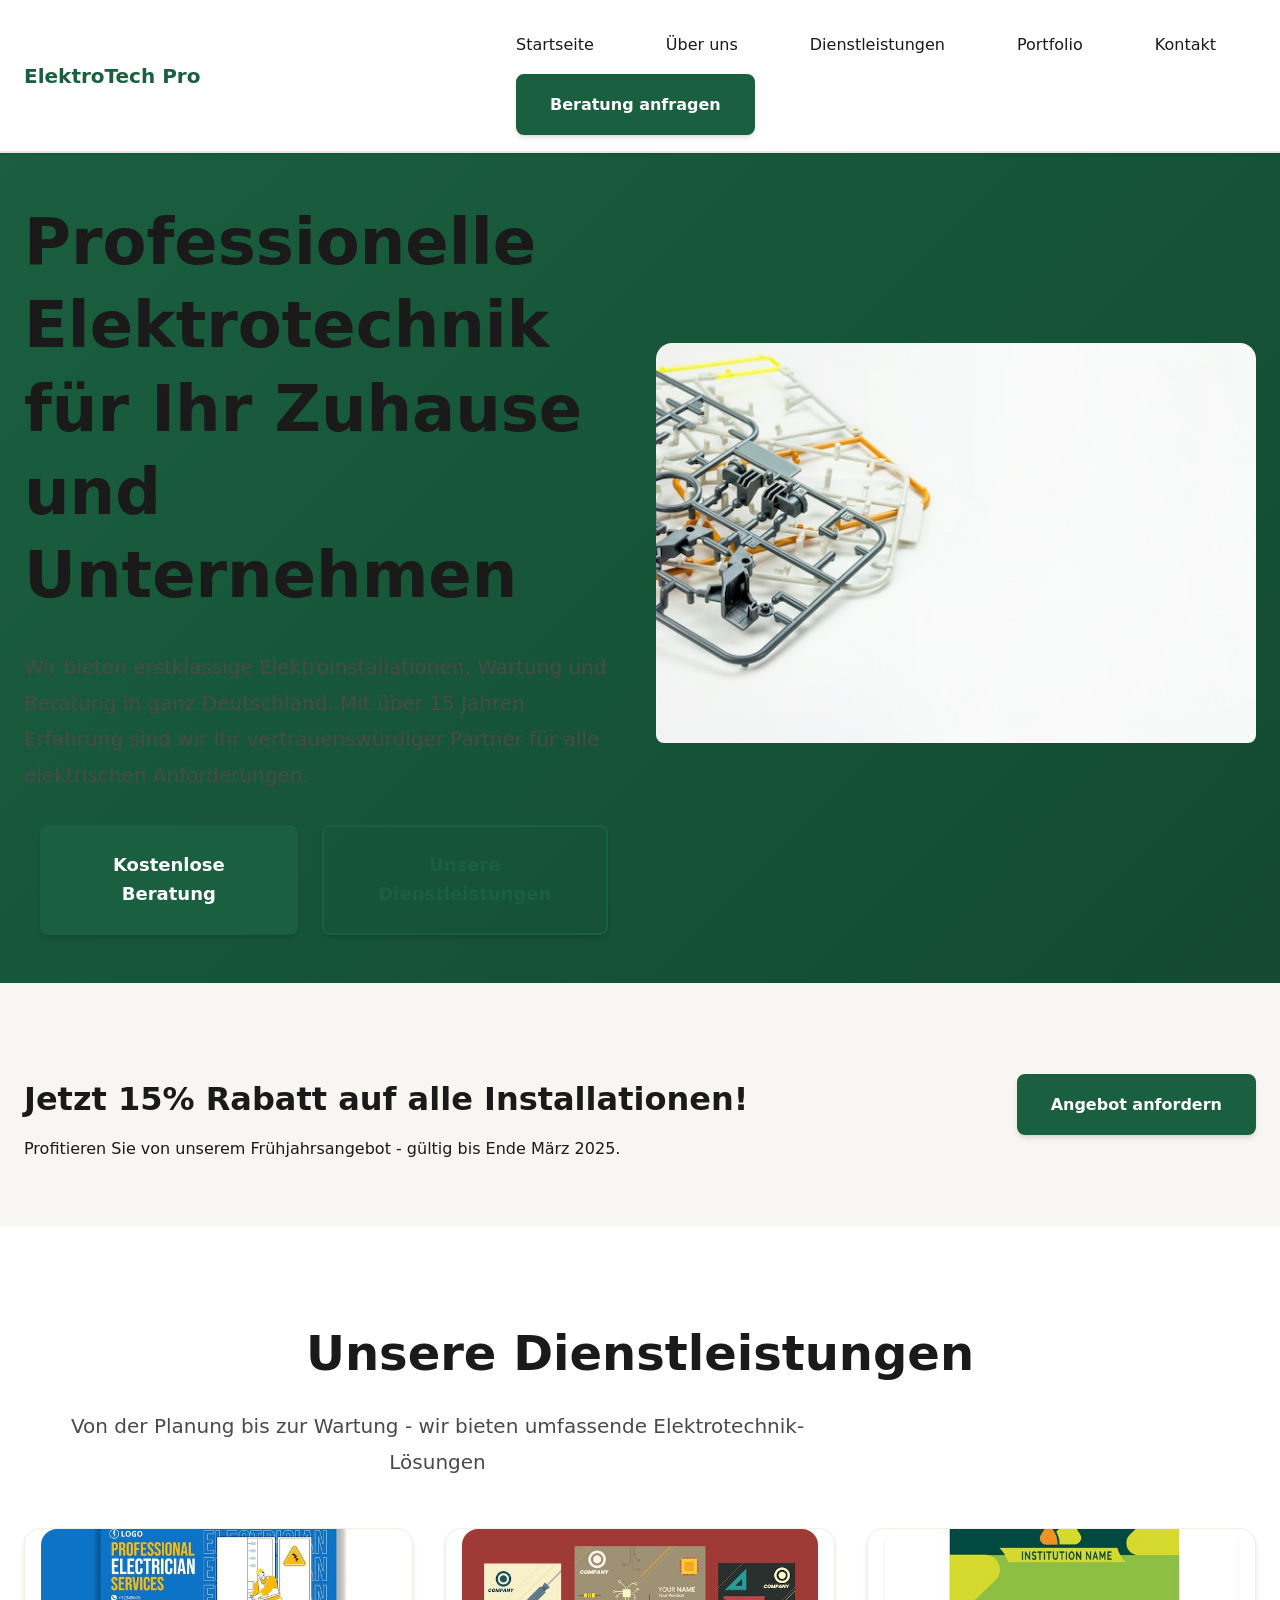
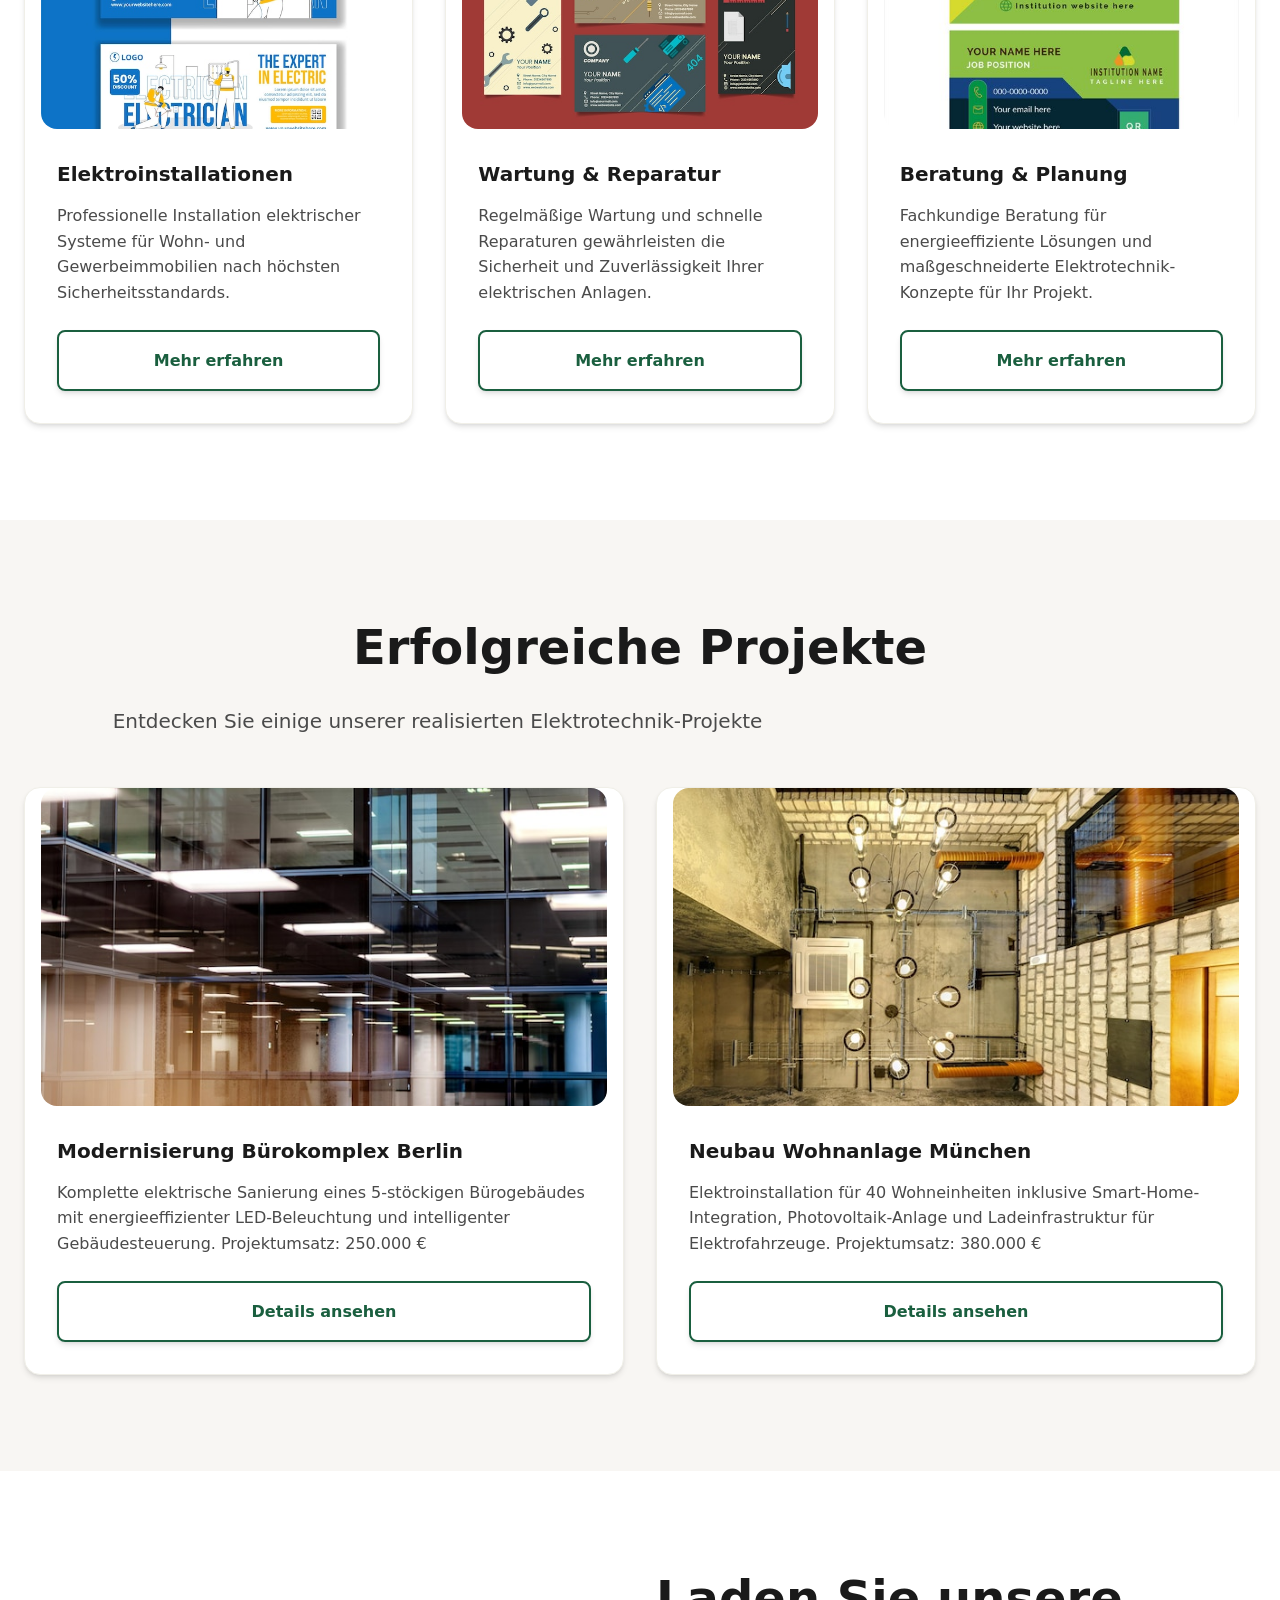
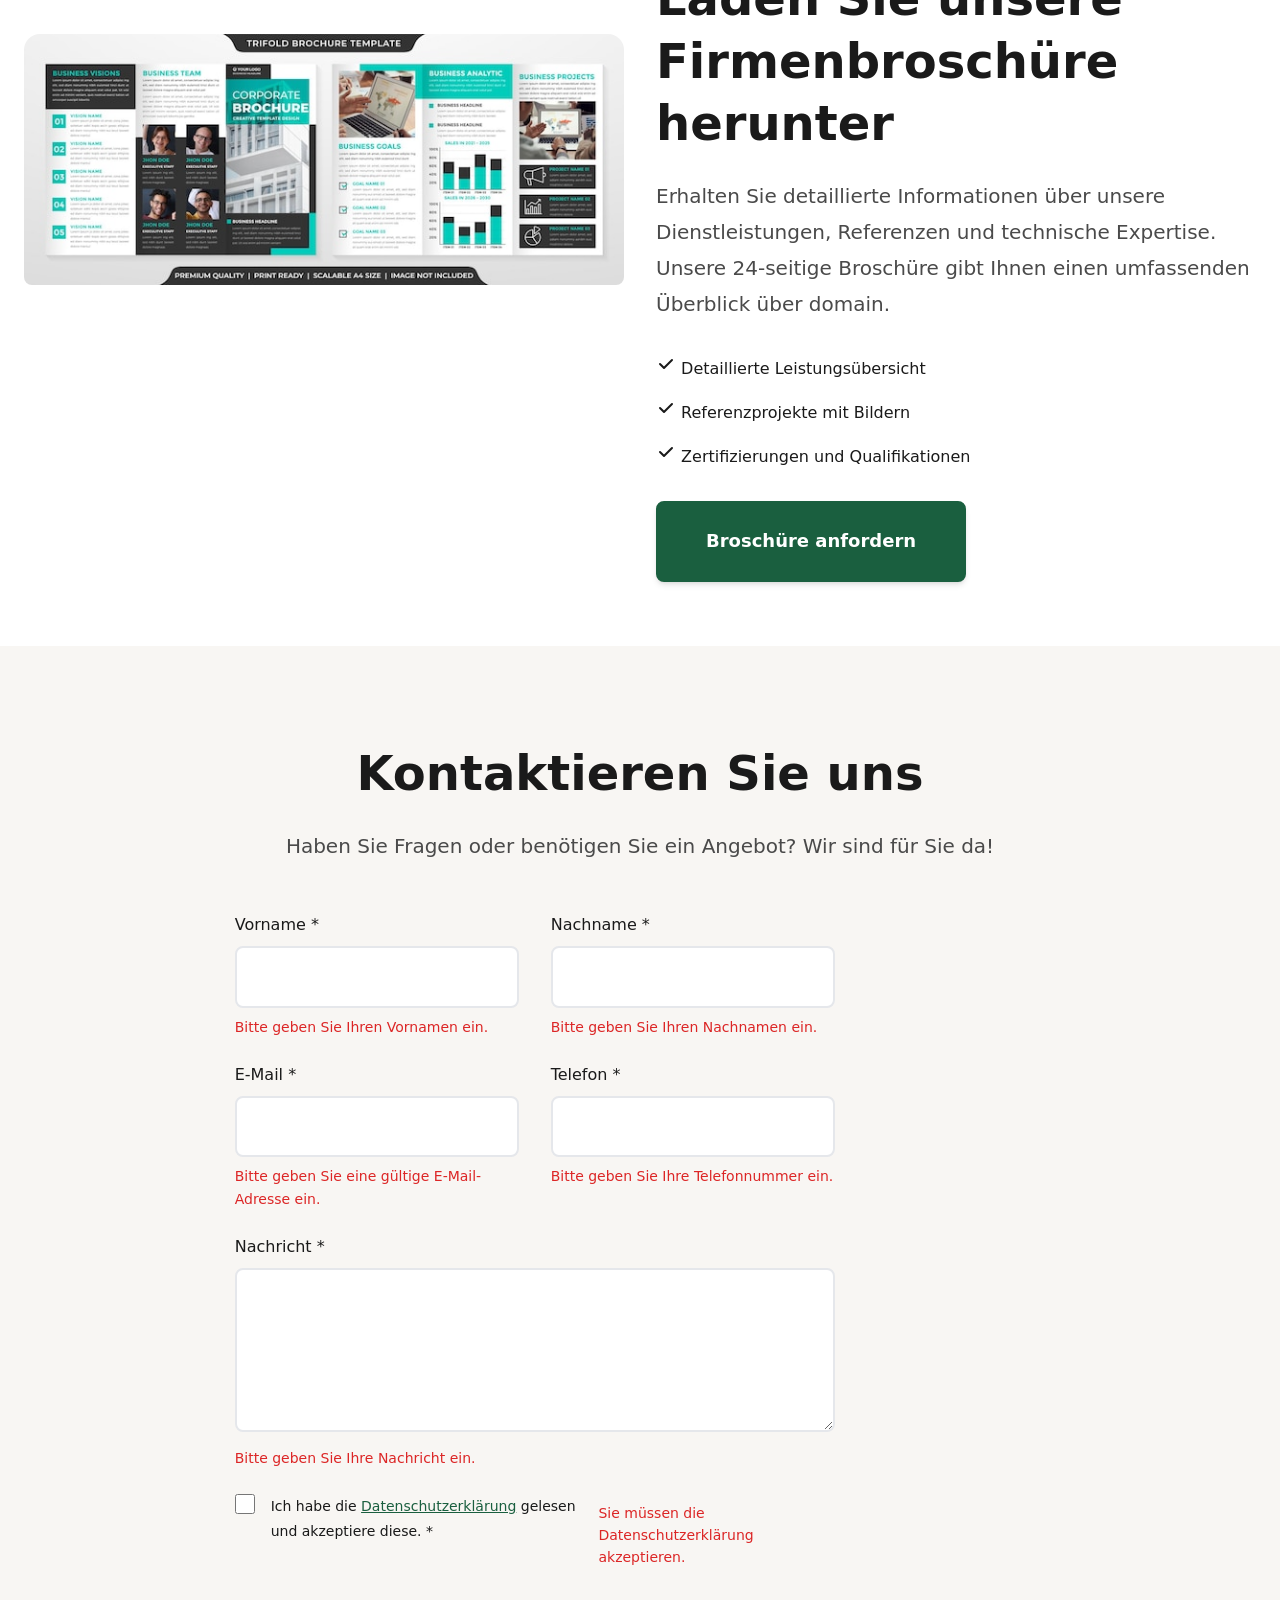
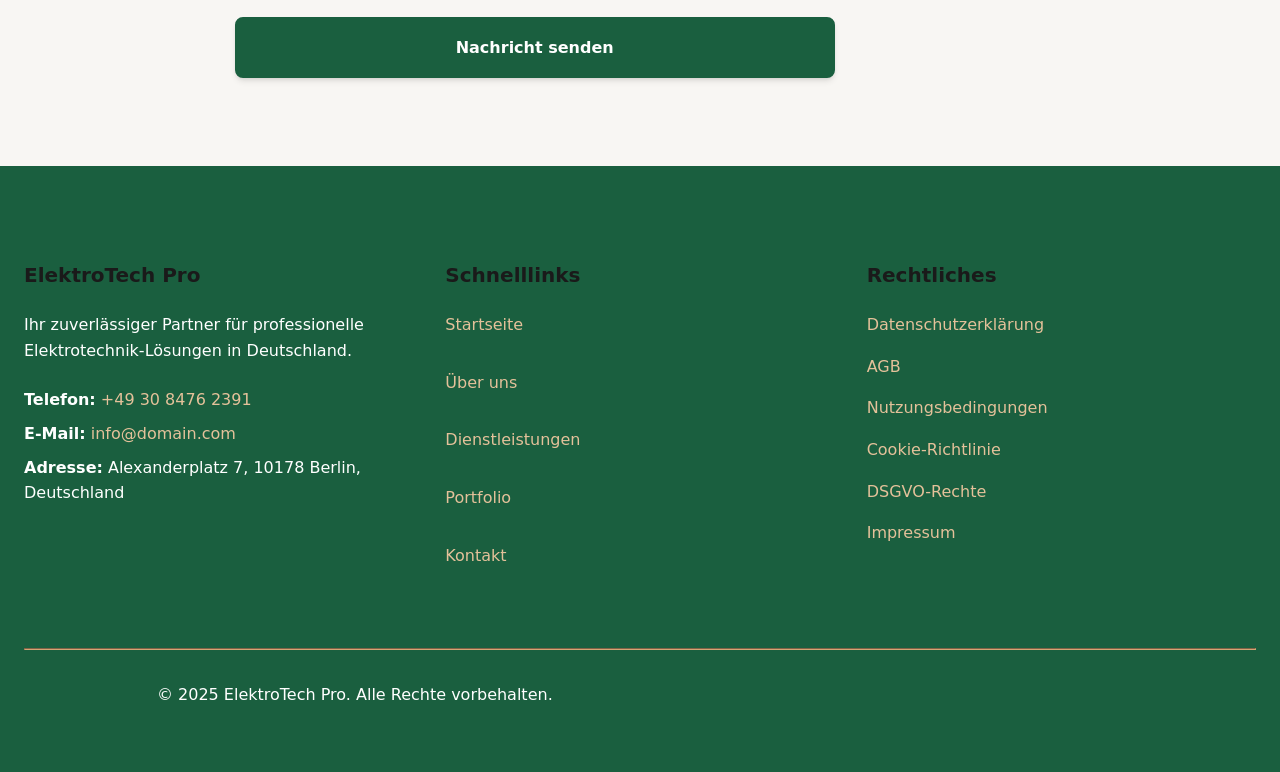
==== commit 4e6be555: "images_replaced" ====
--- a/index.html
+++ b/index.html
@@ -1,6 +1,4 @@
-<!doctype html>
-<html lang="de">
- <head>
+<!DOCTYPE html><html lang="de"><head>
   <meta charset="UTF-8">
   <meta name="viewport" content="width=device-width, initial-scale=1.0">
   <meta name="description" content="domain - Ihr zuverlässiger Partner für professionelle Elektrotechnik-Lösungen in Deutschland. Installationen, Wartung und Beratung.">
@@ -48,7 +46,7 @@
       </div>
       <div class="col-12 col-lg-6 mt-5 mt-lg-0">
        <div class="ratio ratio-4x3">
-        <img src="https://images.unsplash.com/photo-1621905251189-08b45d6a269e?w=800&amp;h=600&amp;fit=crop" alt="Hero banner, Elektrotechnik, Installation, moderne Technologie" class="img-fluid" width="800" height="600" loading="eager" style="object-fit:cover;border-radius:8px;">
+        <img src="img/6270.jpg" alt="Hero banner, Elektrotechnik, Installation, moderne Technologie" class="img-fluid" width="800" height="600" loading="eager" style="object-fit:cover;border-radius:8px;">
        </div>
       </div>
      </div>
@@ -79,7 +77,7 @@
       <div class="col-12 col-md-6 col-lg-4" data-aos="fade-up" data-aos-delay="100">
        <div class="card h-100 d-flex flex-column c-card">
         <div class="ratio ratio-16x9">
-         <img src="https://images.unsplash.com/photo-1513828583688-c52646db42da?w=400&amp;h=300&amp;fit=crop" alt="Service card, Elektroinstallation, Wohngebäude, professionell" class="card-img-top" width="400" height="300" loading="lazy" style="object-fit:cover;">
+         <img src="img/elektriker-dienste-horizontales-banner-flach-karikatur-hand-gezeichneten-vorl.jpg" alt="Service card, Elektroinstallation, Wohngebäude, professionell" class="card-img-top" width="400" height="300" loading="lazy" style="object-fit:cover;">
         </div>
         <div class="card-body d-flex flex-column">
          <h3 class="card-title h5">Elektroinstallationen</h3>
@@ -91,7 +89,7 @@
       <div class="col-12 col-md-6 col-lg-4" data-aos="fade-up" data-aos-delay="200">
        <div class="card h-100 d-flex flex-column c-card">
         <div class="ratio ratio-16x9">
-         <img src="https://images.unsplash.com/photo-1581092160562-40aa08e78837?w=400&amp;h=300&amp;fit=crop" alt="Service card, Wartung, Elektrosysteme, Inspektion" class="card-img-top" width="400" height="300" loading="lazy" style="object-fit:cover;">
+         <img src="img/ein-plakat-fur-eine-firma-mit-ihrem-namen-darauf.jpg" alt="Service card, Wartung, Elektrosysteme, Inspektion" class="card-img-top" width="400" height="300" loading="lazy" style="object-fit:cover;">
         </div>
         <div class="card-body d-flex flex-column">
          <h3 class="card-title h5">Wartung &amp; Reparatur</h3>
@@ -103,7 +101,7 @@
       <div class="col-12 col-md-6 col-lg-4" data-aos="fade-up" data-aos-delay="300">
        <div class="card h-100 d-flex flex-column c-card">
         <div class="ratio ratio-16x9">
-         <img src="https://images.unsplash.com/photo-1454165804606-c3d57bc86b40?w=400&amp;h=300&amp;fit=crop" alt="Service card, Beratung, Energieeffizienz, Planung" class="card-img-top" width="400" height="300" loading="lazy" style="object-fit:cover;">
+         <img src="img/eine-grune-und-gelbe-broschure-mit-einem-grunen-und-gelben-design.jpg" alt="Service card, Beratung, Energieeffizienz, Planung" class="card-img-top" width="400" height="300" loading="lazy" style="object-fit:cover;">
         </div>
         <div class="card-body d-flex flex-column">
          <h3 class="card-title h5">Beratung &amp; Planung</h3>
@@ -127,7 +125,7 @@
       <div class="col-12 col-lg-6" data-aos="fade-up" data-aos-delay="100">
        <div class="card h-100 d-flex flex-column c-card">
         <div class="ratio ratio-16x9">
-         <img src="https://images.unsplash.com/photo-1486406146926-c627a92ad1ab?w=600&amp;h=400&amp;fit=crop" alt="Case study, Bürogebäude, Beleuchtungssystem, modern" class="card-img-top" width="600" height="400" loading="lazy" style="object-fit:cover;">
+         <img src="img/819.jpg" alt="Case study, Bürogebäude, Beleuchtungssystem, modern" class="card-img-top" width="600" height="400" loading="lazy" style="object-fit:cover;">
         </div>
         <div class="card-body d-flex flex-column">
          <h3 class="card-title h5">Modernisierung Bürokomplex Berlin</h3>
@@ -139,7 +137,7 @@
       <div class="col-12 col-lg-6" data-aos="fade-up" data-aos-delay="200">
        <div class="card h-100 d-flex flex-column c-card">
         <div class="ratio ratio-16x9">
-         <img src="https://images.unsplash.com/photo-1560518883-ce09059eeffa?w=600&amp;h=400&amp;fit=crop" alt="Case study, Wohnkomplex, Elektroinstallation, Neubau" class="card-img-top" width="600" height="400" loading="lazy" style="object-fit:cover;">
+         <img src="img/7791.jpg" alt="Case study, Wohnkomplex, Elektroinstallation, Neubau" class="card-img-top" width="600" height="400" loading="lazy" style="object-fit:cover;">
         </div>
         <div class="card-body d-flex flex-column">
          <h3 class="card-title h5">Neubau Wohnanlage München</h3>
@@ -156,7 +154,7 @@
      <div class="row align-items-center">
       <div class="col-12 col-lg-6">
        <div class="ratio ratio-4x3">
-        <img src="https://images.unsplash.com/photo-1568992687947-868a62a9f521?w=600&amp;h=450&amp;fit=crop" alt="Brochure preview, Firmenprofil, Dienstleistungen, Katalog" class="img-fluid" width="600" height="450" loading="lazy" style="object-fit:cover;border-radius:8px;">
+        <img src="img/ein-satz-minimalistischer-geschaftsbroschure-vorlagen-mit-einfachem-stil-und-.jpg" alt="Brochure preview, Firmenprofil, Dienstleistungen, Katalog" class="img-fluid" width="600" height="450" loading="lazy" style="object-fit:cover;border-radius:8px;">
        </div>
       </div>
       <div class="col-12 col-lg-6 mt-4 mt-lg-0">
@@ -165,19 +163,19 @@
        <ul class="list-unstyled mb-4">
         <li class="mb-2">
          <svg class="d-inline-block" width="20" height="20" viewBox="0 0 20 20" fill="none" xmlns="http://www.w3.org/2000/svg" aria-hidden="true">
-          <path d="M16.707 5.293a1 1 0 010 1.414l-8 8a1 1 0 01-1.414 0l-4-4a1 1 0 111.414-1.414L8 12.586l7.293-7.293a1 1 0 011.414 0z" fill="currentColor" />
+          <path d="M16.707 5.293a1 1 0 010 1.414l-8 8a1 1 0 01-1.414 0l-4-4a1 1 0 111.414-1.414L8 12.586l7.293-7.293a1 1 0 011.414 0z" fill="currentColor"></path>
          </svg>
          Detaillierte Leistungsübersicht
         </li>
         <li class="mb-2">
          <svg class="d-inline-block" width="20" height="20" viewBox="0 0 20 20" fill="none" xmlns="http://www.w3.org/2000/svg" aria-hidden="true">
-          <path d="M16.707 5.293a1 1 0 010 1.414l-8 8a1 1 0 01-1.414 0l-4-4a1 1 0 111.414-1.414L8 12.586l7.293-7.293a1 1 0 011.414 0z" fill="currentColor" />
+          <path d="M16.707 5.293a1 1 0 010 1.414l-8 8a1 1 0 01-1.414 0l-4-4a1 1 0 111.414-1.414L8 12.586l7.293-7.293a1 1 0 011.414 0z" fill="currentColor"></path>
          </svg>
          Referenzprojekte mit Bildern
         </li>
         <li class="mb-2">
          <svg class="d-inline-block" width="20" height="20" viewBox="0 0 20 20" fill="none" xmlns="http://www.w3.org/2000/svg" aria-hidden="true">
-          <path d="M16.707 5.293a1 1 0 010 1.414l-8 8a1 1 0 01-1.414 0l-4-4a1 1 0 111.414-1.414L8 12.586l7.293-7.293a1 1 0 011.414 0z" fill="currentColor" />
+          <path d="M16.707 5.293a1 1 0 010 1.414l-8 8a1 1 0 01-1.414 0l-4-4a1 1 0 111.414-1.414L8 12.586l7.293-7.293a1 1 0 011.414 0z" fill="currentColor"></path>
          </svg>
          Zertifizierungen und Qualifikationen
         </li>
@@ -196,28 +194,28 @@
        <form class="c-form" method="POST" action="/thank_you.html">
         <div class="row g-3">
          <div class="col-12 col-md-6">
-          <label for="firstName" class="form-label c-label">Vorname *</label> <input type="text" class="form-control c-input" id="firstName" name="firstName" required aria-required="true">
+          <label for="firstName" class="form-label c-label">Vorname *</label> <input type="text" class="form-control c-input" id="firstName" name="firstName" required="" aria-required="true">
           <div class="invalid-feedback c-form__error">Bitte geben Sie Ihren Vornamen ein.</div>
          </div>
          <div class="col-12 col-md-6">
-          <label for="lastName" class="form-label c-label">Nachname *</label> <input type="text" class="form-control c-input" id="lastName" name="lastName" required aria-required="true">
+          <label for="lastName" class="form-label c-label">Nachname *</label> <input type="text" class="form-control c-input" id="lastName" name="lastName" required="" aria-required="true">
           <div class="invalid-feedback c-form__error">Bitte geben Sie Ihren Nachnamen ein.</div>
          </div>
          <div class="col-12 col-md-6">
-          <label for="email" class="form-label c-label">E-Mail *</label> <input type="email" class="form-control c-input" id="email" name="email" required aria-required="true">
+          <label for="email" class="form-label c-label">E-Mail *</label> <input type="email" class="form-control c-input" id="email" name="email" required="" aria-required="true">
           <div class="invalid-feedback c-form__error">Bitte geben Sie eine gültige E-Mail-Adresse ein.</div>
          </div>
          <div class="col-12 col-md-6">
-          <label for="phone" class="form-label c-label">Telefon *</label> <input type="tel" class="form-control c-input" id="phone" name="phone" required aria-required="true">
+          <label for="phone" class="form-label c-label">Telefon *</label> <input type="tel" class="form-control c-input" id="phone" name="phone" required="" aria-required="true">
           <div class="invalid-feedback c-form__error">Bitte geben Sie Ihre Telefonnummer ein.</div>
          </div>
          <div class="col-12">
-          <label for="message" class="form-label c-label">Nachricht *</label> <textarea class="form-control c-input" id="message" name="message" rows="5" required aria-required="true"></textarea>
+          <label for="message" class="form-label c-label">Nachricht *</label> <textarea class="form-control c-input" id="message" name="message" rows="5" required="" aria-required="true"></textarea>
           <div class="invalid-feedback c-form__error">Bitte geben Sie Ihre Nachricht ein.</div>
          </div>
          <div class="col-12">
           <div class="form-check c-checkbox">
-           <input class="form-check-input" type="checkbox" id="privacy" name="privacy" required aria-required="true"> <label class="form-check-label" for="privacy"> Ich habe die <a href="/privacy.html" target="_blank">Datenschutzerklärung</a> gelesen und akzeptiere diese. * </label>
+           <input class="form-check-input" type="checkbox" id="privacy" name="privacy" required="" aria-required="true"> <label class="form-check-label" for="privacy"> Ich habe die <a href="/privacy.html" target="_blank">Datenschutzerklärung</a> gelesen und akzeptiere diese. * </label>
            <div class="invalid-feedback c-form__error">Sie müssen die Datenschutzerklärung akzeptieren.</div>
           </div>
          </div>
@@ -271,6 +269,6 @@
     </div>
    </div>
   </footer>
-  <script src="script.js" defer></script>
- </body>
-</html>+  <script src="script.js" defer=""></script>
+ 
+</body></html>
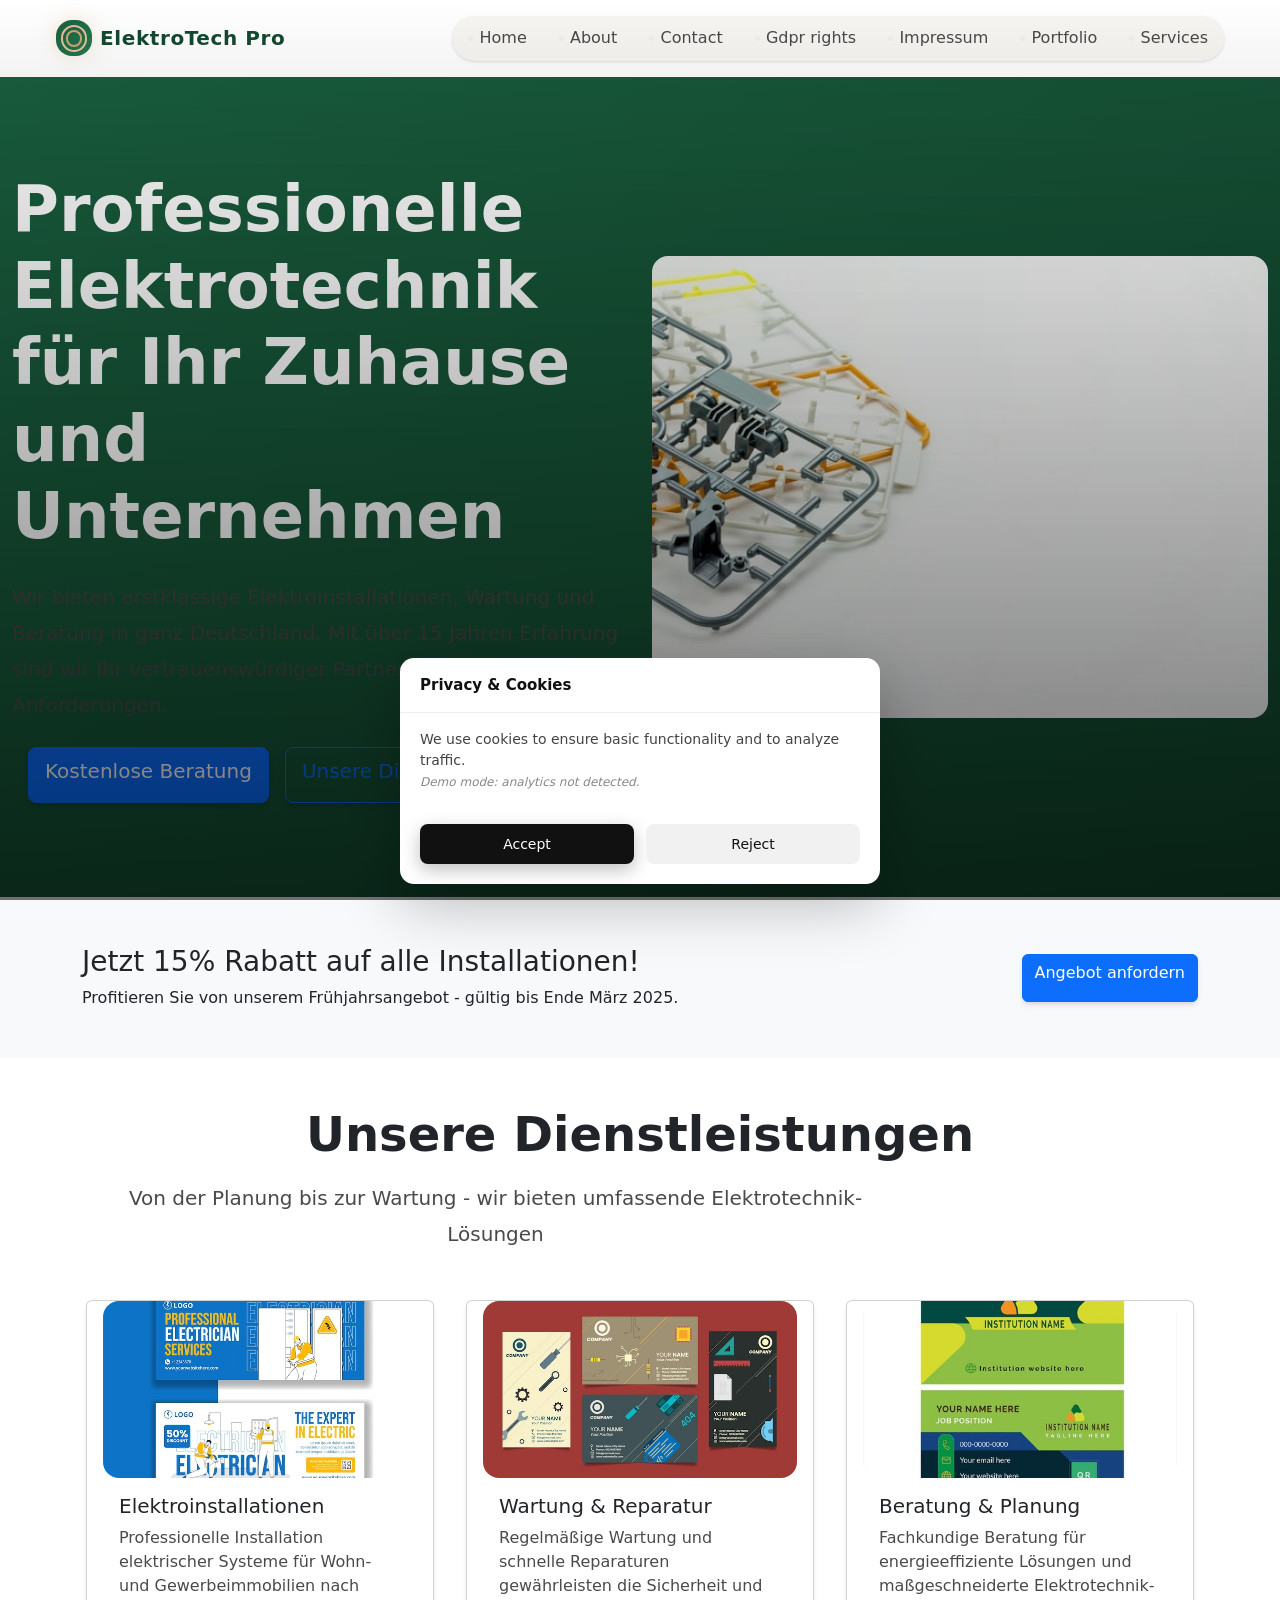
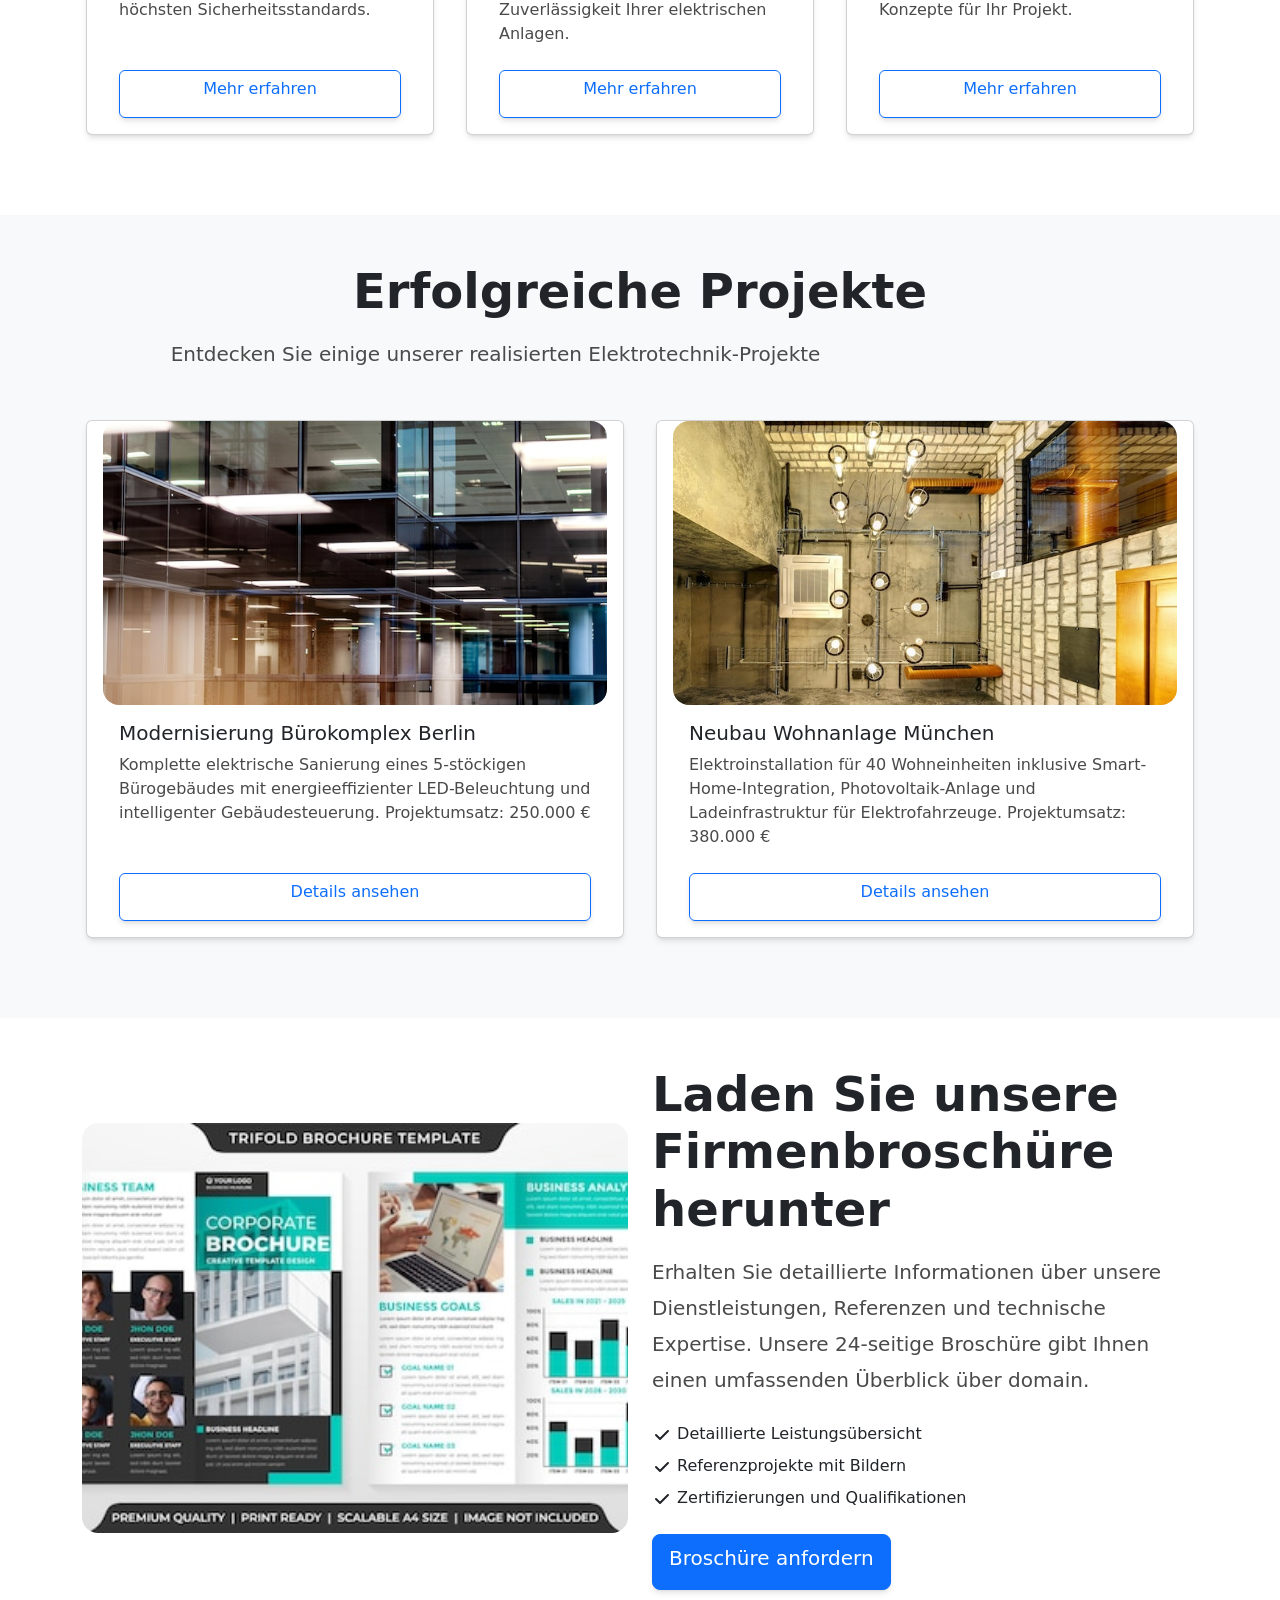
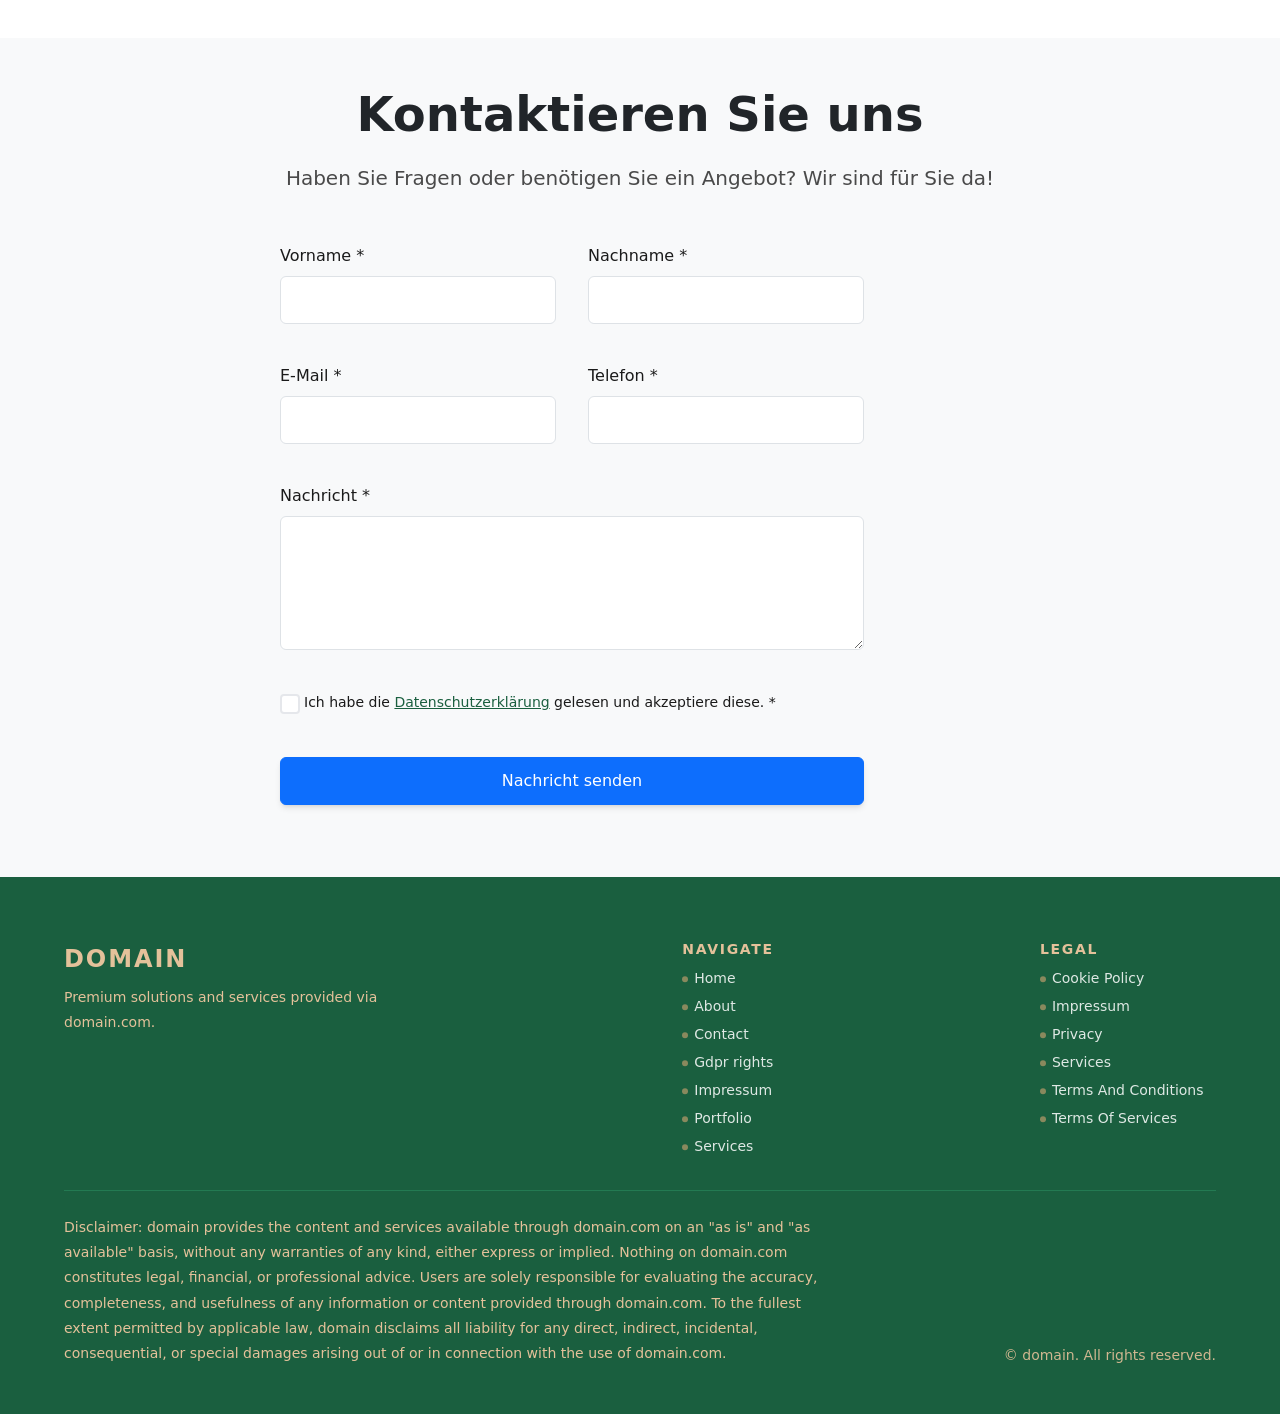
==== commit e27db4bf: "AI Audit" ====
--- a/index.html
+++ b/index.html
@@ -1,4 +1,33 @@
 <!DOCTYPE html><html lang="de"><head>
+<script type="application/ld+json">
+{
+  "@context": "https://schema.org",
+  "@graph": [
+    {
+      "@type": "WebSite",
+      "@id": "https://domain.com/#website",
+      "url": "https://domain.com",
+      "name": "domain"
+    },
+    {
+      "@type": "Organization",
+      "@id": "https://domain.com/#org",
+      "name": "domain",
+      "url": "https://domain.com"
+    },
+    {
+      "@type": "WebPage",
+      "@id": "https://domain.com",
+      "url": "https://domain.com",
+      "name": "domain",
+      "isPartOf": {
+        "@id": "https://domain.com/#website"
+      },
+      "inLanguage": "de"
+    }
+  ]
+}
+</script>
   <meta charset="UTF-8">
   <meta name="viewport" content="width=device-width, initial-scale=1.0">
   <meta name="description" content="domain - Ihr zuverlässiger Partner für professionelle Elektrotechnik-Lösungen in Deutschland. Installationen, Wartung und Beratung.">
@@ -13,26 +42,36 @@
   <link rel="stylesheet" href="style.css">
   <link rel="icon" type="image/png" href="/favicon.png">
   <link rel="apple-touch-icon" href="/apple-touch-icon.png">
- </head>
+   <link rel="stylesheet" href="https://cdn.jsdelivr.net/npm/bootstrap@5.3.3/dist/css/bootstrap.min.css" integrity="sha384-QWTKZyjpPEjISv5WaRU9OFeRpok6YctnYmDr5pNlyT2bRjXh0JMhjY6hW+ALEwIH" crossorigin="anonymous">
+  <link rel="stylesheet" href="https://unpkg.com/aos@2.3.4/dist/aos.css">
+<link rel="stylesheet" href="./header-footer.css">
+</head>
  <body>
-  <header class="l-header">
-   <nav class="navbar navbar-expand-md sticky-top bg-white border-bottom" aria-label="Hauptnavigation">
-    <div class="container-fluid">
-     <a class="navbar-brand c-logo" href="/"> <span class="c-logo__text">ElektroTech Pro</span> </a>
-     <button class="navbar-toggler c-nav__toggle" type="button" data-bs-toggle="collapse" data-bs-target="#navbarNav" aria-controls="navbarNav" aria-expanded="false" aria-label="Navigation umschalten"><span class="navbar-toggler-icon"></span></button>
-     <div class="collapse navbar-collapse" id="navbarNav">
-      <ul class="navbar-nav ms-auto c-nav">
-       <li class="nav-item c-nav__item"><a class="nav-link" aria-current="page" href="/">Startseite</a></li>
-       <li class="nav-item c-nav__item"><a class="nav-link" href="/about.html">Über uns</a></li>
-       <li class="nav-item c-nav__item"><a class="nav-link" href="/services.html">Dienstleistungen</a></li>
-       <li class="nav-item c-nav__item"><a class="nav-link" href="/portfolio.html">Portfolio</a></li>
-       <li class="nav-item c-nav__item"><a class="nav-link" href="/contact.html">Kontakt</a></li>
+  <header class="dr-header" aria-label="Main header">
+  <div class="dr-header-inner">
+    <div class="dr-brand">
+      <div class="dr-logo" aria-label="ElektroTech Pro logo">
+        <span class="dr-logo-mark"></span>
+        <span class="dr-logo-text">ElektroTech Pro</span>
+      </div>
+    </div>
+    <button class="dr-nav-toggle" type="button" aria-label="Toggle navigation" aria-expanded="false">
+      <span class="dr-nav-toggle-bar"></span>
+      <span class="dr-nav-toggle-bar"></span>
+    </button>
+    <nav class="dr-nav" aria-label="Primary navigation">
+      <ul class="dr-nav-list">
+        <li class="dr-nav-item"><a class="dr-nav-link" href="./index.html">Home</a></li>
+        <li class="dr-nav-item"><a class="dr-nav-link" href="./about.html">About</a></li>
+        <li class="dr-nav-item"><a class="dr-nav-link" href="./contact.html">Contact</a></li>
+        <li class="dr-nav-item"><a class="dr-nav-link" href="./gdpr-rights.html">Gdpr rights</a></li>
+        <li class="dr-nav-item"><a class="dr-nav-link" href="./impressum.html">Impressum</a></li>
+        <li class="dr-nav-item"><a class="dr-nav-link" href="./portfolio.html">Portfolio</a></li>
+        <li class="dr-nav-item"><a class="dr-nav-link" href="./services.html">Services</a></li>
       </ul>
-      <a href="/contact.html" class="btn btn-primary ms-md-3 c-button c-button--primary">Beratung anfragen</a>
-     </div>
-    </div>
-   </nav>
-  </header>
+    </nav>
+  </div>
+</header>
   <main>
    <section class="l-section hero-section py-5" data-aos="fade-up">
     <div class="container-fluid">
@@ -229,46 +268,52 @@
     </div>
    </section>
   </main>
-  <footer class="l-footer bg-dark text-white py-4 py-md-5">
-   <div class="container">
-    <div class="row g-4">
-     <div class="col-12 col-md-4">
-      <h3 class="h5 mb-3">ElektroTech Pro</h3>
-      <p>Ihr zuverlässiger Partner für professionelle Elektrotechnik-Lösungen in Deutschland.</p>
-      <p class="mb-1"><strong>Telefon:</strong> <a href="tel:+493084762391" class="text-white text-decoration-none">+49 30 8476 2391</a></p>
-      <p class="mb-1"><strong>E-Mail:</strong> <a href="mailto:info@domain.com" class="text-white text-decoration-none">info@domain.com</a></p>
-      <p class="mb-0"><strong>Adresse:</strong> Alexanderplatz 7, 10178 Berlin, Deutschland</p>
-     </div>
-     <div class="col-12 col-md-4">
-      <h3 class="h5 mb-3">Schnelllinks</h3>
-      <ul class="list-unstyled c-footer-links">
-       <li class="mb-2"><a href="/" class="text-white text-decoration-none">Startseite</a></li>
-       <li class="mb-2"><a href="/about.html" class="text-white text-decoration-none">Über uns</a></li>
-       <li class="mb-2"><a href="/services.html" class="text-white text-decoration-none">Dienstleistungen</a></li>
-       <li class="mb-2"><a href="/portfolio.html" class="text-white text-decoration-none">Portfolio</a></li>
-       <li class="mb-2"><a href="/contact.html" class="text-white text-decoration-none">Kontakt</a></li>
-      </ul>
-     </div>
-     <div class="col-12 col-md-4">
-      <h3 class="h5 mb-3">Rechtliches</h3>
-      <ul class="list-unstyled">
-       <li class="mb-2"><a href="/privacy.html" class="text-white text-decoration-none">Datenschutzerklärung</a></li>
-       <li class="mb-2"><a href="/terms_and_conditions.html" class="text-white text-decoration-none">AGB</a></li>
-       <li class="mb-2"><a href="/terms_of_services.html" class="text-white text-decoration-none">Nutzungsbedingungen</a></li>
-       <li class="mb-2"><a href="/cookie_policy.html" class="text-white text-decoration-none">Cookie-Richtlinie</a></li>
-       <li class="mb-2"><a href="/gdpr-rights.html" class="text-white text-decoration-none">DSGVO-Rechte</a></li>
-       <li class="mb-2"><a href="/impressum.html" class="text-white text-decoration-none">Impressum</a></li>
-      </ul>
-     </div>
-    </div>
-    <hr class="my-4 border-secondary">
-    <div class="row">
-     <div class="col-12 text-center">
-      <p class="mb-0">© 2025 ElektroTech Pro. Alle Rechte vorbehalten.</p>
-     </div>
-    </div>
-   </div>
-  </footer>
+  <footer class="dr-footer" aria-label="Site footer">
+  <div class="dr-footer-inner">
+    <div class="dr-footer-main">
+      <div class="dr-footer-brand-block">
+        <div class="dr-footer-brand">domain</div>
+        <p class="dr-footer-tagline">Premium solutions and services provided via domain.com.</p>
+      </div>
+      <div class="dr-footer-nav-block" aria-label="Footer navigation">
+        <h2 class="dr-footer-heading">Navigate</h2>
+        <ul class="dr-footer-nav-list">
+          <li class="dr-footer-nav-item"><a class="dr-footer-nav-link" href="./index.html">Home</a></li>
+          <li class="dr-footer-nav-item"><a class="dr-footer-nav-link" href="./about.html">About</a></li>
+          <li class="dr-footer-nav-item"><a class="dr-footer-nav-link" href="./contact.html">Contact</a></li>
+          <li class="dr-footer-nav-item"><a class="dr-footer-nav-link" href="./gdpr-rights.html">Gdpr rights</a></li>
+          <li class="dr-footer-nav-item"><a class="dr-footer-nav-link" href="./impressum.html">Impressum</a></li>
+          <li class="dr-footer-nav-item"><a class="dr-footer-nav-link" href="./portfolio.html">Portfolio</a></li>
+          <li class="dr-footer-nav-item"><a class="dr-footer-nav-link" href="./services.html">Services</a></li>
+        </ul>
+      </div>
+      <div class="dr-footer-legal-block" aria-label="Legal links">
+        <h2 class="dr-footer-heading">Legal</h2>
+        <ul class="dr-footer-legal-list">
+          <li class="dr-footer-legal-item"><a class="dr-footer-legal-link" href="./cookie_policy.html">Cookie Policy</a></li>
+          <li class="dr-footer-legal-item"><a class="dr-footer-legal-link" href="./impressum.html">Impressum</a></li>
+          <li class="dr-footer-legal-item"><a class="dr-footer-legal-link" href="./privacy.html">Privacy</a></li>
+          <li class="dr-footer-legal-item"><a class="dr-footer-legal-link" href="./services.html">Services</a></li>
+          <li class="dr-footer-legal-item"><a class="dr-footer-legal-link" href="./terms_and_conditions.html">Terms And Conditions</a></li>
+          <li class="dr-footer-legal-item"><a class="dr-footer-legal-link" href="./terms_of_services.html">Terms Of Services</a></li>
+        </ul>
+      </div>
+    </div>
+    <div class="dr-footer-bottom">
+      <p class="dr-footer-disclaimer">Disclaimer: domain provides the content and services available through domain.com on an "as is" and "as available" basis, without any warranties of any kind, either express or implied. Nothing on domain.com constitutes legal, financial, or professional advice. Users are solely responsible for evaluating the accuracy, completeness, and usefulness of any information or content provided through domain.com. To the fullest extent permitted by applicable law, domain disclaims all liability for any direct, indirect, incidental, consequential, or special damages arising out of or in connection with the use of domain.com.</p>
+      <p class="dr-footer-meta">© <span class="dr-footer-meta-name">domain</span>. All rights reserved.</p>
+    </div>
+  </div>
+</footer>
   <script src="script.js" defer=""></script>
  
+  <script src="https://unpkg.com/aos@2.3.4/dist/aos.js"></script>
+  <script>
+if (typeof AOS !== "undefined" && !window.__AOS_INITIALIZED__) {
+  AOS.init({ once: true, duration: 700, easing: "ease-out-cubic" });
+  window.__AOS_INITIALIZED__ = true;
+}
+</script>
+<script src="./header-footer.js"></script>
+<script src="./consent.js"></script>
 </body></html>
--- a/header-footer.css
+++ b/header-footer.css
@@ -0,0 +1,350 @@
+.dr-header {
+  background: var(--color-bg);
+  color: var(--color-text);
+  box-shadow: var(--shadow-md);
+}
+
+.dr-header-inner {
+  max-width: 1200px;
+  margin: 0 auto;
+  padding: calc(var(--space-sm) * 0.75) var(--space-sm);
+  display: flex;
+  align-items: center;
+  justify-content: space-between;
+  gap: var(--space-md);
+}
+
+.dr-brand {
+  display: flex;
+  align-items: center;
+}
+
+.dr-logo {
+  display: inline-flex;
+  align-items: center;
+  gap: var(--space-xs);
+  font-family: var(--font-secondary);
+}
+
+.dr-logo-mark {
+  width: 2.25rem;
+  height: 2.25rem;
+  border-radius: var(--border-radius-lg);
+  background: linear-gradient(135deg, var(--color-primary), var(--color-primary-light));
+  box-shadow: var(--shadow-glow);
+  position: relative;
+}
+
+.dr-logo-mark::before,
+.dr-logo-mark::after {
+  content: "";
+  position: absolute;
+  inset: 0.3rem;
+  border-radius: inherit;
+  border: 2px solid var(--color-secondary-light);
+}
+
+.dr-logo-mark::after {
+  inset: 0.6rem;
+  border-color: var(--color-secondary);
+}
+
+.dr-logo-text {
+  font-size: var(--font-size-xl);
+  font-weight: var(--font-weight-semibold);
+  letter-spacing: 0.03em;
+  color: var(--color-primary-dark);
+}
+
+.dr-nav-toggle {
+  display: inline-flex;
+  flex-direction: column;
+  justify-content: center;
+  gap: 0.25rem;
+  width: 2.5rem;
+  height: 2.5rem;
+  padding: 0;
+  border-radius: var(--border-radius-md);
+  border: 1px solid var(--color-border-light);
+  background: var(--color-bg-alt);
+  cursor: pointer;
+  transition: var(--transition-fast);
+}
+
+.dr-nav-toggle-bar {
+  width: 1.25rem;
+  height: 2px;
+  border-radius: 999px;
+  background: var(--color-primary-dark);
+  transition: var(--transition-fast);
+}
+
+.dr-nav-toggle:hover {
+  background: var(--color-primary-light);
+  border-color: var(--color-primary-light);
+}
+
+.dr-nav-toggle:hover .dr-nav-toggle-bar {
+  background: var(--color-bg);
+}
+
+.dr-nav-toggle[aria-expanded="true"] {
+  background: var(--color-primary-dark);
+  border-color: var(--color-primary-dark);
+}
+
+.dr-nav-toggle[aria-expanded="true"] .dr-nav-toggle-bar:first-child {
+  transform: translateY(2px) rotate(45deg);
+}
+
+.dr-nav-toggle[aria-expanded="true"] .dr-nav-toggle-bar:last-child {
+  transform: translateY(-2px) rotate(-45deg);
+}
+
+.dr-nav {
+  display: none;
+}
+
+.dr-nav-list {
+  list-style: none;
+  margin: 0;
+  padding: 0;
+  display: flex;
+  flex-direction: column;
+  gap: 0.25rem;
+}
+
+.dr-nav-item {
+  position: relative;
+}
+
+.dr-nav-link {
+  display: inline-flex;
+  align-items: center;
+  padding: 0.4rem 0.75rem;
+  border-radius: 999px;
+  font-size: var(--font-size-sm);
+  font-weight: var(--font-weight-medium);
+  font-family: var(--font-primary);
+  color: var(--color-text-light);
+  text-decoration: none;
+  transition: var(--transition-fast);
+}
+
+.dr-nav-link::before {
+  content: "";
+  width: 0.3rem;
+  height: 0.3rem;
+  border-radius: 999px;
+  margin-right: 0.4rem;
+  background: var(--color-border-light);
+  transition: var(--transition-fast);
+}
+
+.dr-nav-link:hover {
+  color: var(--color-primary-dark);
+  background: var(--color-bg-alt);
+}
+
+.dr-nav-link:hover::before {
+  background: var(--color-secondary);
+}
+
+.dr-header .dr-nav-open .dr-nav {
+  display: block;
+}
+
+@media (min-width: 768px) {
+  .dr-header-inner {
+    padding-top: var(--space-sm);
+    padding-bottom: var(--space-sm);
+  }
+
+  .dr-nav-toggle {
+    display: none;
+  }
+
+  .dr-nav {
+    display: block;
+  }
+
+  .dr-nav-list {
+    flex-direction: row;
+    gap: 0.5rem;
+    background: var(--color-bg-alt);
+    padding: 0.25rem;
+    border-radius: 999px;
+    box-shadow: var(--shadow-sm);
+  }
+
+  .dr-nav-link {
+    font-size: var(--font-size-base);
+  }
+
+  .dr-nav-link-active,
+  .dr-nav-link:focus-visible {
+    outline: none;
+    background: linear-gradient(135deg, var(--color-primary), var(--color-primary-dark));
+    color: var(--color-bg);
+    box-shadow: var(--shadow-glow);
+  }
+
+  .dr-nav-link-active::before,
+  .dr-nav-link:focus-visible::before {
+    background: var(--color-secondary-light);
+  }
+}
+
+.dr-footer {
+  background: linear-gradient(145deg, var(--color-bg-dark), var(--color-primary));
+  color: var(--color-bg);
+}
+
+.dr-footer-inner {
+  max-width: 1200px;
+  margin: 0 auto;
+  padding: var(--space-xl) var(--space-sm) var(--space-lg);
+}
+
+.dr-footer-main {
+  display: flex;
+  flex-direction: column;
+  gap: var(--space-lg);
+  border-bottom: 1px solid var(--color-primary-light);
+  padding-bottom: var(--space-lg);
+}
+
+.dr-footer-brand-block {
+  max-width: 22rem;
+}
+
+.dr-footer-brand {
+  font-family: var(--font-secondary);
+  font-size: var(--font-size-2xl);
+  font-weight: var(--font-weight-bold);
+  letter-spacing: 0.08em;
+  text-transform: uppercase;
+  margin-bottom: var(--space-xs);
+  color: var(--color-secondary-light);
+}
+
+.dr-footer-tagline {
+  margin: 0;
+  font-size: var(--font-size-sm);
+  line-height: var(--line-height-relaxed);
+  color: var(--color-secondary-light);
+}
+
+.dr-footer-heading {
+  font-size: var(--font-size-sm);
+  font-weight: var(--font-weight-semibold);
+  text-transform: uppercase;
+  letter-spacing: 0.12em;
+  margin: 0 0 var(--space-xs);
+  color: var(--color-secondary-light);
+}
+
+.dr-footer-nav-list,
+.dr-footer-legal-list {
+  list-style: none;
+  margin: 0;
+  padding: 0;
+  display: grid;
+  gap: 0.35rem;
+}
+
+.dr-footer-nav-link,
+.dr-footer-legal-link {
+  font-size: var(--font-size-sm);
+  color: var(--color-bg);
+  text-decoration: none;
+  opacity: 0.86;
+  transition: var(--transition-fast);
+}
+
+.dr-footer-nav-link:hover,
+.dr-footer-legal-link:hover {
+  opacity: 1;
+  color: var(--color-secondary-light);
+}
+
+.dr-footer-nav-link::before,
+.dr-footer-legal-link::before {
+  content: "";
+  display: inline-block;
+  width: 0.35rem;
+  height: 0.35rem;
+  margin-right: 0.4rem;
+  border-radius: 999px;
+  background: var(--color-secondary);
+  opacity: 0.7;
+  transform: translateY(-0.05rem);
+}
+
+.dr-footer-legal-block {
+  min-width: 11rem;
+}
+
+.dr-footer-bottom {
+  padding-top: var(--space-md);
+  display: flex;
+  flex-direction: column;
+  gap: var(--space-sm);
+}
+
+.dr-footer-disclaimer {
+  margin: 0;
+  font-size: var(--font-size-sm);
+  line-height: var(--line-height-relaxed);
+  color: var(--color-secondary-light);
+}
+
+.dr-footer-meta {
+  margin: 0;
+  font-size: var(--font-size-sm);
+  color: var(--color-secondary-light);
+  opacity: 0.9;
+}
+
+.dr-footer-meta-name {
+  font-weight: var(--font-weight-medium);
+}
+
+@media (min-width: 768px) {
+  .dr-footer-inner {
+    padding-left: var(--space-md);
+    padding-right: var(--space-md);
+  }
+
+  .dr-footer-main {
+    flex-direction: row;
+    align-items: flex-start;
+    justify-content: space-between;
+  }
+
+  .dr-footer-nav-list,
+  .dr-footer-legal-list {
+    gap: 0.25rem;
+  }
+
+  .dr-footer-bottom {
+    flex-direction: row;
+    justify-content: space-between;
+    align-items: flex-end;
+  }
+
+  .dr-footer-disclaimer {
+    max-width: 48rem;
+  }
+}
+
+@media (min-width: 1024px) {
+  .dr-footer-inner {
+    padding-top: var(--space-2xl);
+    padding-bottom: var(--space-xl);
+  }
+
+  .dr-footer-main {
+    gap: var(--space-xl);
+  }
+}
